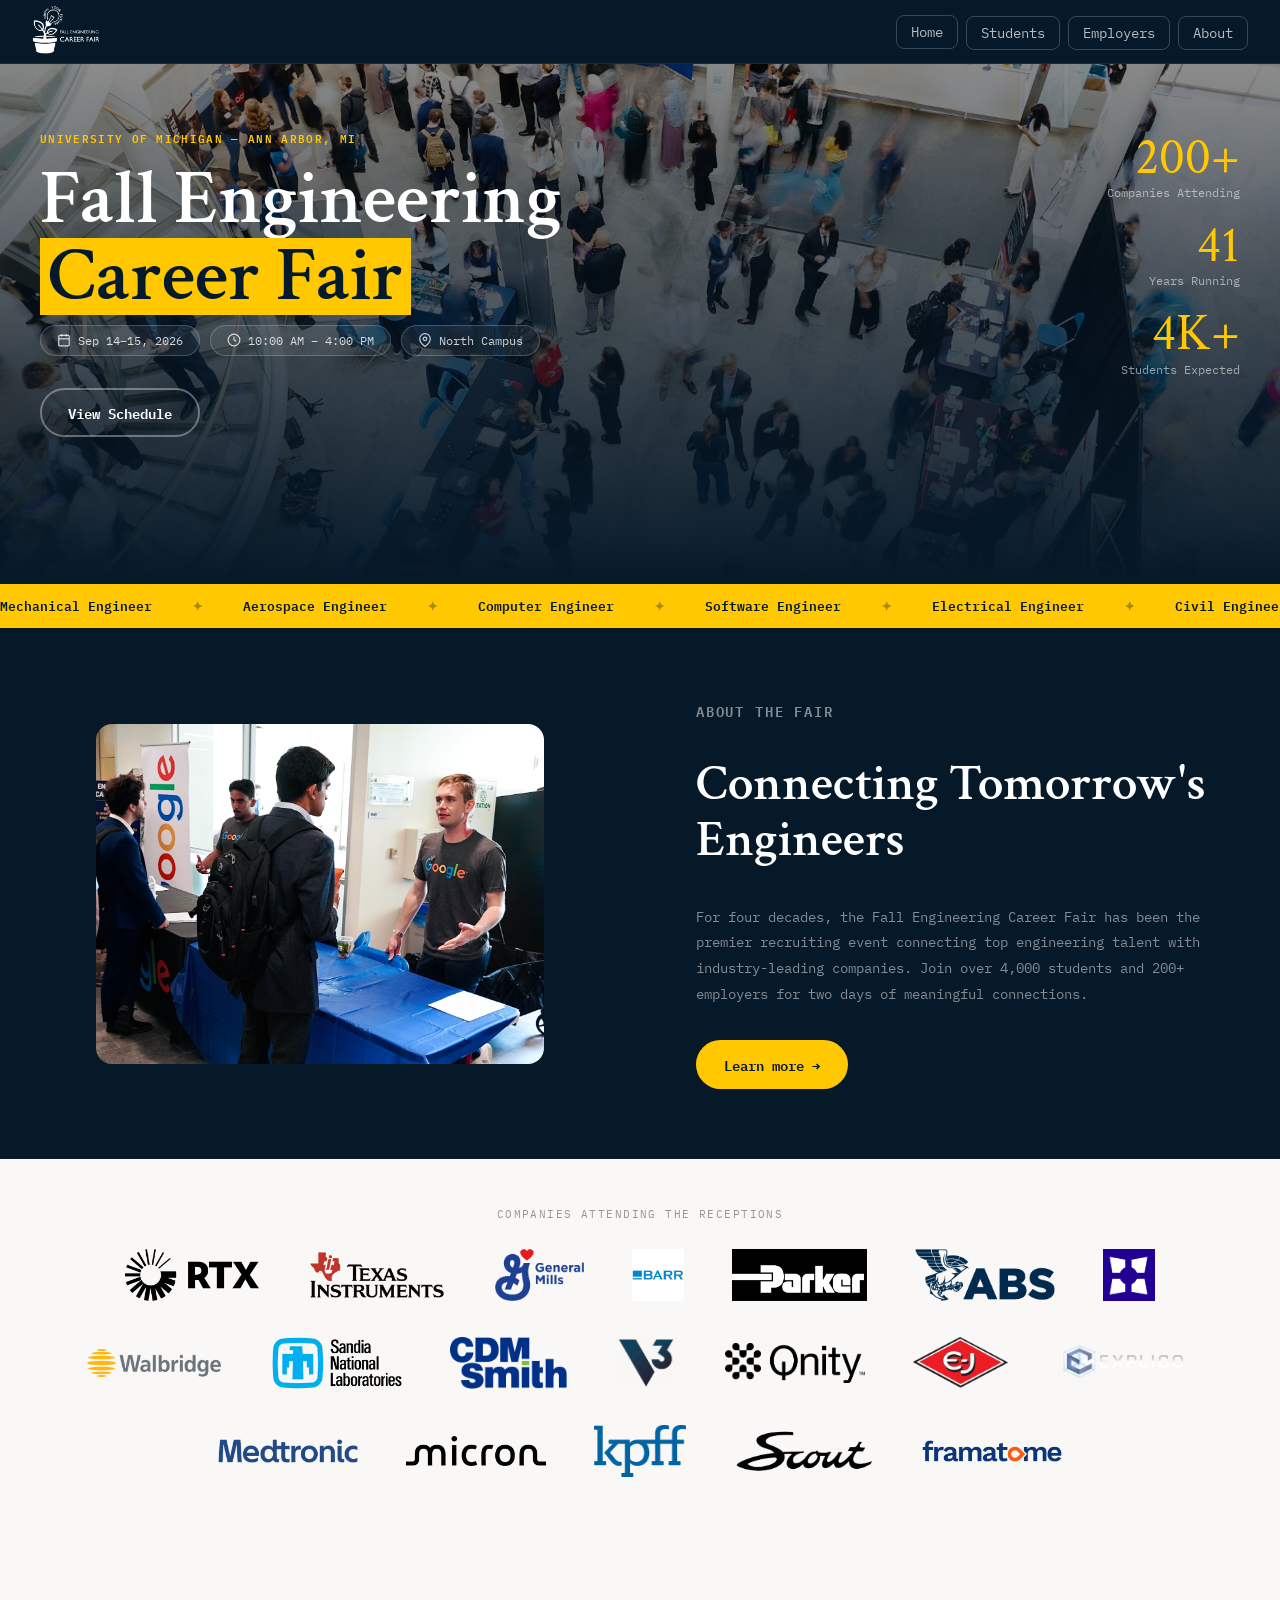
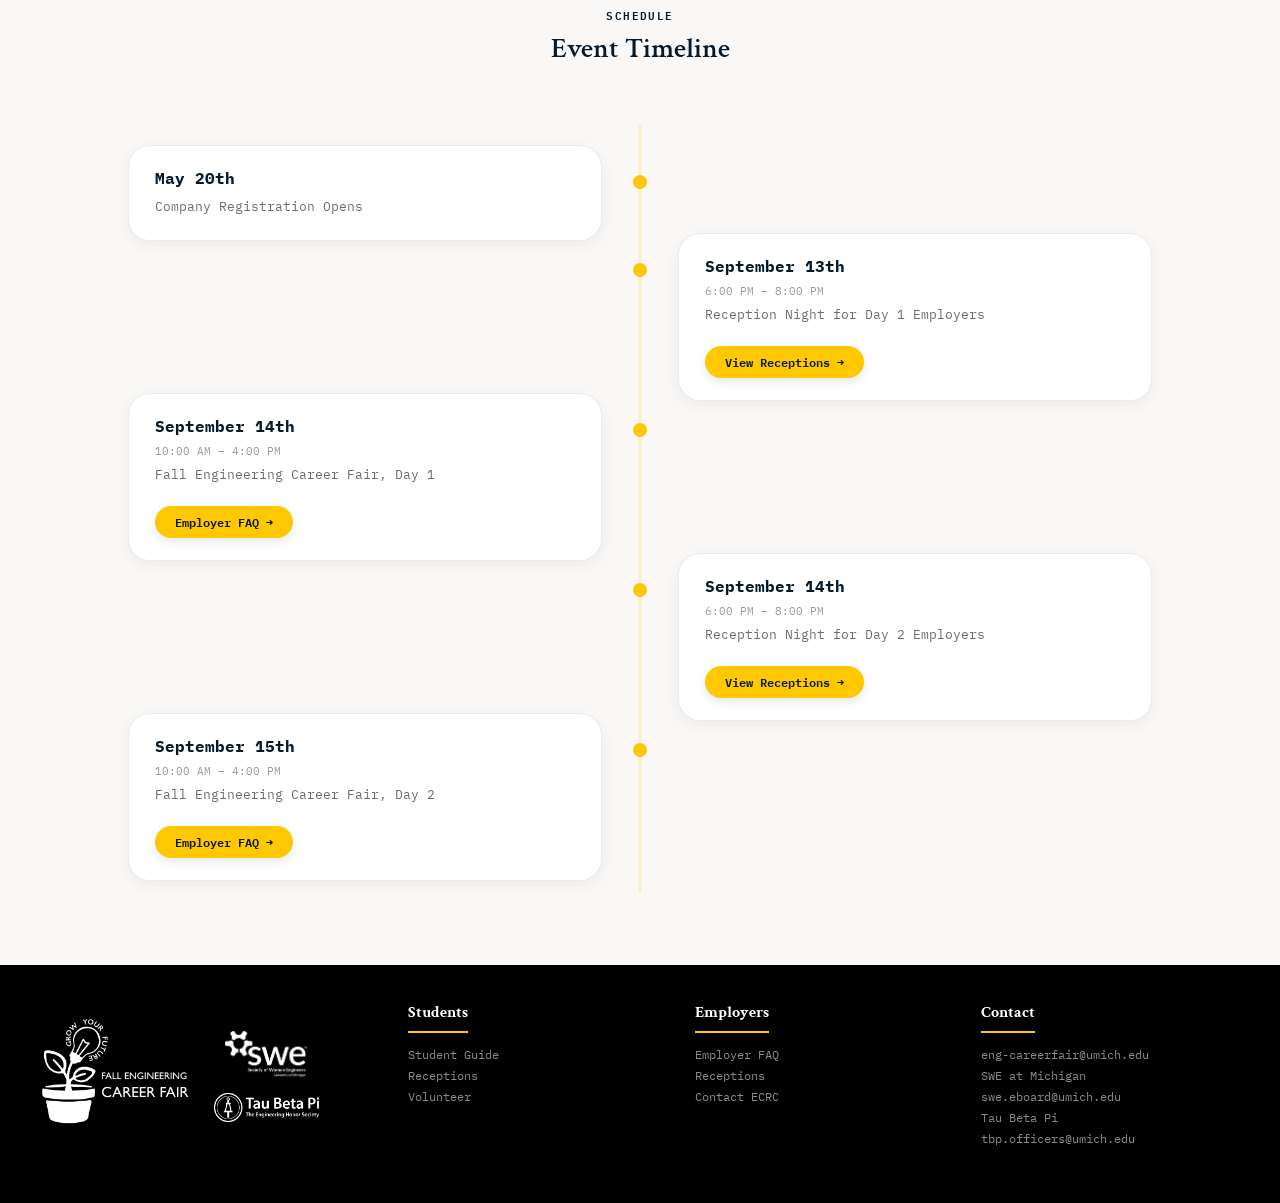
==== index.html @ def586ac "Initial commit" ====
<!DOCTYPE html>
<html lang="en">
<head>
    <meta charset="UTF-8">
    <meta name="viewport" content="width=device-width, initial-scale=1.0">
    <title>Fall Engineering Career Fair 2026</title>
    <link href="https://fonts.googleapis.com/css2?family=Crimson+Text:ital,wght@0,600;0,700;1,600&family=IBM+Plex+Mono:wght@400;600&display=swap" 
    rel="stylesheet">
    <link rel="stylesheet" href="css/homestyle.css">
    <link rel="icon" type="image/png" href="img/favicon.png?v=2">
</head>
<script src="js/main.js"></script>
<body>
<div class="page-shell">
<!-- NAV -->
<div id="nav-container"></div>

<!-- HERO -->
<section class="hero" aria-labelledby="hero-heading">
  <div class="hero-bg" aria-hidden="true"></div>
  <div class="hero-inner">
    <div>
      <p class="hero-eyebrow">UNIVERSITY OF MICHIGAN — ANN ARBOR, MI</p>
      <h1 class="hero-title" id="hero-heading">
        Fall Engineering<br>
        <span class="yellow-bg">Career Fair</span>
      </h1>
      <div class="hero-pills" role="list" aria-label="Event details">
        <span class="pill" role="listitem">
          <svg width="14" height="14" viewBox="0 0 24 24" fill="none" stroke="currentColor" stroke-width="2" aria-hidden="true"><rect x="3" y="4" width="18" height="18" rx="2"/><line x1="16" y1="2" x2="16" y2="6"/><line x1="8" y1="2" x2="8" y2="6"/><line x1="3" y1="10" x2="21" y2="10"/></svg>
          Sep 14–15, 2026
        </span>
        <span class="pill" role="listitem">
          <svg width="14" height="14" viewBox="0 0 24 24" fill="none" stroke="currentColor" stroke-width="2" aria-hidden="true"><circle cx="12" cy="12" r="10"/><polyline points="12 6 12 12 16 14"/></svg>
          10:00 AM – 4:00 PM
        </span>
        <span class="pill" role="listitem">
          <svg width="14" height="14" viewBox="0 0 24 24" fill="none" stroke="currentColor" stroke-width="2" aria-hidden="true"><path d="M21 10c0 7-9 13-9 13s-9-6-9-13a9 9 0 0 1 18 0z"/><circle cx="12" cy="10" r="3"/></svg>
          North Campus
        </span>
      </div>
      <div class="hero-btns">
        <a href="#timeline" class="btn-ghost">View Schedule</a>
      </div>
    </div>
    <div class="hero-stats" aria-label="Event statistics">
      <div>
        <div class="stat-num">200+</div>
        <div class="stat-label">Companies Attending</div>
      </div>
      <div>
        <div class="stat-num">41</div>
        <div class="stat-label">Years Running</div>
      </div>
      <div>
        <div class="stat-num">4K+</div>
        <div class="stat-label">Students Expected</div>
      </div>
    </div>
  </div>
</section>

<!-- TICKER -->
<div class="ticker" aria-hidden="true">
  <div class="ticker-track">
    <span>Mechanical Engineer</span><span class="dot">✦</span>
    <span>Aerospace Engineer</span><span class="dot">✦</span>
    <span>Computer Engineer</span><span class="dot">✦</span>
    <span>Software Engineer</span><span class="dot">✦</span>
    <span>Electrical Engineer</span><span class="dot">✦</span>
    <span>Civil Engineer</span><span class="dot">✦</span>
    <span>Data Scientist</span><span class="dot">✦</span>
    <span>Systems Engineer</span><span class="dot">✦</span>
    <span>Chemical Engineer</span><span class="dot">✦</span>
    <span>Product Manager</span><span class="dot">✦</span>
    <span>Biomedical Engineer</span><span class="dot">✦</span>
    <span>Robotics Engineer</span><span class="dot">✦</span>
    <span>Machine Learning Engineer</span><span class="dot">✦</span>
    <!-- Duplicate for seamless loop -->
    <span>Mechanical Engineer</span><span class="dot">✦</span>
    <span>Aerospace Engineer</span><span class="dot">✦</span>
    <span>Computer Engineer</span><span class="dot">✦</span>
    <span>Software Engineer</span><span class="dot">✦</span>
    <span>Electrical Engineer</span><span class="dot">✦</span>
    <span>Civil Engineer</span><span class="dot">✦</span>
    <span>Data Scientist</span><span class="dot">✦</span>
    <span>Systems Engineer</span><span class="dot">✦</span>
    <span>Chemical Engineer</span><span class="dot">✦</span>
    <span>Product Manager</span><span class="dot">✦</span>
    <span>Biomedical Engineer</span><span class="dot">✦</span>
    <span>Robotics Engineer</span><span class="dot">✦</span>
    <span>Machine Learning Engineer</span><span class="dot">✦</span>
  </div>
</div>

<!-- CONNECTING / ABOUT -->
<section class="connecting" aria-labelledby="connecting-heading">
<div class="connecting-img-container">
  <img src="img/google1.png" alt="Students and recruiters networking at the 2026 Career Fair" class="connecting-img">
</div>
  <div class="connecting-text">
    <p class="section-tag section-tag-light">ABOUT THE FAIR</p>
    <h2 class="section-title" id="connecting-heading">Connecting Tomorrow's Engineers</h2>
    <p>For four decades, the Fall Engineering Career Fair has been the premier recruiting event 
      connecting top engineering talent with industry-leading companies. Join over 4,000 students 
      and 200+ employers for two days of meaningful connections.</p>
    <a href="about-us.html" class="btn btn-yellow-lg">Learn more →</a>
  </div>
</section>

<!-- COMPANIES SHOWCASE -->
<section class="companies-showcase" aria-label="Companies attending the receptions">
  <p class="companies-showcase-label">Companies Attending the Receptions</p>
  <ul class="companies-logo-grid">
    <li><img src="img/logos/companies/rtx.png" alt="RTX" loading="lazy"></li>
    <li><img src="img/logos/companies/texas-instruments.png" alt="Texas Instruments" loading="lazy"></li>
    <li><img src="img/logos/companies/general-mills.png" alt="General Mills" loading="lazy"></li>
    <li><img src="img/logos/companies/barr-engineering.png" alt="Barr Engineering Co." loading="lazy"></li>
    <li><img src="img/logos/companies/parker-hannifin.png" alt="Parker Hannifin" loading="lazy"></li>
    <li><img src="img/logos/companies/american-bureau-of-shipping.png" alt="American Bureau of Shipping" loading="lazy"></li>
    <li><img src="img/logos/companies/bastion-trading.png" alt="Bastion Trading" loading="lazy"></li>
    <li><img src="img/logos/companies/walbridge.png" alt="Walbridge" loading="lazy"></li>
    <li><img src="img/logos/companies/sandia-national-laboratories.png" alt="Sandia National Laboratories" loading="lazy"></li>
    <li><img src="img/logos/companies/cdm-smith.png" alt="CDM Smith" loading="lazy"></li>
    <li><img src="img/logos/companies/v3-companies.png" alt="V3 Companies" loading="lazy"></li>
    <li><img src="img/logos/companies/qnity.png" alt="Qnity" loading="lazy"></li>
    <li><img src="img/logos/companies/e-j.png" alt="E-J" loading="lazy"></li>
    <li><img src="img/logos/companies/explico.png" alt="Explico Inc." loading="lazy"></li>
    <li><img src="img/logos/companies/medtronic.png" alt="Medtronic" loading="lazy"></li>
    <li><img src="img/logos/companies/micron.png" alt="Micron" loading="lazy"></li>
    <li><img src="img/logos/companies/kpff-consulting-engineers.png" alt="KPFF Consulting Engineers" loading="lazy"></li>
    <li><img src="img/logos/companies/scout-motors.png" alt="Scout Motors Inc." loading="lazy"></li>
    <li><img src="img/logos/companies/framatome.png" alt="Framatome" loading="lazy"></li>
  </ul>
</section>

<!-- TIMELINE -->
<section id="timeline" class="section timeline-section" aria-labelledby="timeline-heading">
  <p class="section-tag">SCHEDULE</p>
  <h2 class="section-title" id="timeline-heading">Event Timeline</h2>

  <div class="timeline">

    <div class="timeline-item left">
      <div class="timeline-content">
        <div class="tl-date">May 20th</div>
        <div class="tl-event">Company Registration Opens</div>
      </div>
    </div>

    <!-- removed
    <div class="timeline-item right">
      <div class="timeline-content">
        <div class="tl-date">August 1st</div>
        <div class="tl-event">Preliminary Company List Released</div>
      </div>
    </div>

    <div class="timeline-item left">
      <div class="timeline-content">
        <div class="tl-date">August 21st</div>
        <div class="tl-date-note">or when capacity is reached</div>
        <div class="tl-event">Company Registration Closes</div>
      </div>
    </div>

    <div class="timeline-item right">
      <div class="timeline-content">
        <div class="tl-date">August 25th</div>
        <div class="tl-event">Final Company List Published</div>
      </div>
    </div>
    -->

    <div class="timeline-item right">
      <div class="timeline-content">
        <div class="tl-date">September 13th</div>
        <div class="tl-date-note">6:00 PM – 8:00 PM</div>
        <div class="tl-event">Reception Night for Day 1 Employers</div>
        <a href="receptions.html" class="btn-yellow-timeline">
          View Receptions →
        </a>
      </div>
    </div>

    <div class="timeline-item left">
      <div class="timeline-content">
        <div class="tl-date">September 14th</div>
        <div class="tl-date-note">10:00 AM – 4:00 PM</div>
        <div class="tl-event">Fall Engineering Career Fair, Day 1</div>
        <a href="employer-faq.html" class="btn-yellow-timeline">
          Employer FAQ →
        </a>
      </div>
    </div>

    <div class="timeline-item right">
      <div class="timeline-content">
        <div class="tl-date">September 14th</div>
        <div class="tl-date-note">6:00 PM – 8:00 PM</div>
        <div class="tl-event">Reception Night for Day 2 Employers</div>
        <a href="receptions.html" class="btn-yellow-timeline">
          View Receptions →
        </a>
      </div>
    </div>

    <div class="timeline-item left">
      <div class="timeline-content">
        <div class="tl-date">September 15th</div>
        <div class="tl-date-note">10:00 AM – 4:00 PM</div>
        <div class="tl-event">Fall Engineering Career Fair, Day 2</div>
        <a href="employer-faq.html" class="btn-yellow-timeline">
          Employer FAQ →
        </a>
      </div>
    </div>

  </div>
</section>

<!-- FOOTER -->
<div id="footer-container"></div>
</div>
</body>
</html>
---- css/homestyle.css ----
/* styles.css */

*, *::before, *::after { 
    box-sizing: border-box; 
    margin: 0; 
    padding: 0; 
}

html { 
    font-size: 16px; 
}

body {
    font-family: 'IBM Plex Mono', monospace;
    background: #061929;
    color: #fff;
}

.page-shell {
    min-height: 100vh;
    display: flex;
    flex-direction: column;
}

.page-shell #footer-container {
    margin-top: auto;
}

a {
    text-decoration: none; 
    color: inherit; 
}

img { 
    display: block; 
    max-width: 100%; 
}

/* ── NAV ── */
.nav {
    position: sticky;
    top: 0;
    z-index: 100;
    background: #061929;
    border-bottom: 1px solid rgba(255,255,255,.08);
    height: 64px;
    display: flex;
    align-items: center;
    justify-content: space-between;
    padding: 0 32px;
    gap: 20px;
}

.nav-logo {
    flex-shrink: 0;
    display: flex;
    align-items: center;
}

.nav-logo img {
    height: 68px;
    width: auto;
    display: block;
}

.nav-search {
    flex: 1; 
    max-width: 480px;
    position: relative;
}
/* ── NAV DROPDOWN ── */
.nav-dropdown {
  position: relative;
}

.nav-dropdown-right .nav-dropdown-menu {
  left: 50%;
  transform: translateX(calc(-50% - 60px));
}

.nav-dropdown-right .nav-dropdown-menu::before {
  left: calc(50% + 60px);
}

.nav-links {
  display: flex;
  align-items: center;
  gap: 8px;
}

.nav-link {
  font-size: 14px;
  padding: 7px 14px;
  color: rgba(255,255,255,.7);
  cursor: pointer;
  border: 1px solid rgba(255,255,255,.2);
  border-radius: 8px;
  transition: border-color 0.2s ease, color 0.2s ease;
}

.nav-link:hover {
  color: #fff;
  border-color: rgba(255,255,255,.5);
}

.nav-search {
  flex: 1;
  max-width: 320px;
}

.nav-search .search-input {
  width: 100%;
}

.nav-dropdown-menu {
  display: none;
  position: absolute;
  top: 100%;
  left: 50%;
  transform: translateX(-50%);
  background: #fff;
  border-radius: 12px;
  padding: 8px 0;
  min-width: 260px;
  box-shadow: 0 8px 32px rgba(0, 0, 0, 0.18);
  z-index: 200;
  margin-top: 8px;
}

.nav-dropdown-menu::before {
  content: '';
  position: absolute;
  top: -6px;
  left: 50%;
  transform: translateX(-50%);
  border: 6px solid transparent;
  border-bottom-color: #fff;
  border-top: none;
}

.nav-dropdown-menu a {
  display: block;
  padding: 12px 28px;
  font-size: 14px;
  color: #04192A;
  font-family: 'IBM Plex Mono', monospace;
  transition: background 0.15s;
  text-align: center;
}

.nav-dropdown-menu a:hover {
  background: #FFF9E8;
  color: #04192A;
}

.nav-dropdown-menu a + a {
  border-top: 1px solid rgba(4, 25, 42, 0.06);
}

.nav-dropdown:hover .nav-dropdown-menu,
.nav-dropdown:focus-within .nav-dropdown-menu {
  display: block;
}

.nav-dropdown-trigger {
  cursor: pointer;
}

.nav-search svg {
    position: absolute; 
    left: 14px; 
    top: 50%; 
    transform: translateY(-50%);
    opacity: .5; 
    pointer-events: none;
}

.nav-search input {
    width: 100%;
    background: rgba(255,255,255,.08);
    border: 1px solid rgba(255,255,255,.18);
    border-radius: 30px;
    padding: 9px 18px 9px 44px;
    font-family: 'IBM Plex Mono', monospace;
    font-size: 13px; 
    color: rgba(255,255,255,.75);
    outline: none;
}

.nav-search input::placeholder { 
    color: rgba(255,255,255,.4); 
}

.nav-right { 
    display: flex; 
    align-items: center; 
    gap: 20px; 
    flex-shrink: 0; 
}

.nav-menu {
    font-size: 14px;
    padding: 10px 12px;
    color: rgba(255,255,255,.7); 
    cursor: pointer; 
}

/* ── BUTTONS ── */
.btn { 
    display: inline-flex; 
    align-items: center; 
    justify-content: center; 
    cursor: pointer; 
    font-family: 'IBM Plex Mono', monospace; 
    font-weight: 600; 
    border: none; 
}

.btn-yellow { 
    background: #FFC800; 
    color: #04192A; 
    border-radius: 30px; 
    padding: 10px 24px; 
    font-size: 13px; 
}

.btn-yellow-lg { 
    background: #FFC800; 
    color: #04192A; 
    border-radius: 30px; 
    padding: 13px 28px; 
    font-size: 14px; 
}

.btn-ghost { 
    background: transparent; 
    color: #fff; 
    border: 2px solid rgba(255,255,255,.35); 
    border-radius: 30px; 
    padding: 11px 26px; 
    font-size: 14px; 
    font-family: 'IBM Plex Mono', monospace; 
    font-weight: 600; 
    cursor: pointer; 
}

.btn-yellow-timeline {
  display: inline-flex;
  align-items: center;
  justify-content: center;
  margin-top: 20px;
  padding: 10px 20px;
  background: #FFC800;
  color: #04192A;
  border: none;
  border-radius: 30px;
  font-family: 'IBM Plex Mono', monospace;
  font-size: 12px;
  font-weight: 600;
  line-height: 1;
  text-decoration: none;
  cursor: pointer;
  box-shadow: 0 4px 10px rgba(4, 25, 42, 0.1);
  transition: transform 0.2s ease, box-shadow 0.2s ease;
}

.btn-yellow-timeline:hover {
  transform: translateY(-2px);
  box-shadow: 0 7px 14px rgba(4, 25, 42, 0.16);
}

/* ── SEARCH BAR ── */
.search-container {
    display: flex;
    align-items: center;
    position: relative;
    font-family: system-ui, -apple-system, sans-serif;
}

.search-input {
    width: 320px;
    padding: 10px 40px 10px 16px;
    font-size: 14px;
    border: 1px solid rgba(4, 25, 42, 0.15);
    border-radius: 20px;
    background-color: #ffffff;
    color: #04192A;
    transition: all 0.25s ease;
}

.search-input:focus {
    outline: none;
    border-color: #04192A;
    box-shadow: 0 0 0 3px rgba(4, 25, 42, 0.08);
}

.search-icon-btn {
    position: absolute;
    right: 12px;
    background: none;
    border: none;
    padding: 0;
    cursor: pointer;
    display: flex;
    align-items: center;
    justify-content: center;
}

.search-icon-btn svg {
    width: 18px;
    height: 18px;
    fill: none;
    stroke: #04192A;
    stroke-width: 2.5;
    stroke-linecap: round;
    stroke-linejoin: round;
}

/* ── HERO ── */
.hero {
    position: relative;
    background-image: url('../img/homepage_back2.JPG');
    background-size: cover; 
    background-position: center; 
    background-repeat: no-repeat; 
    padding: 64px 40px 0;
    overflow: hidden;
    min-height: 520px;
}
#nav-container {
  position: sticky;
  top: 0;
  z-index: 1000;
}

#nav-container .nav {
  position: relative;
  top: auto;
  z-index: 1000;
}

.hero-bg {
    position: absolute; 
    inset: 0;
    background: linear-gradient(180deg, rgba(0,0,0,.45) 0%, #061929 100%);
    pointer-events: none;
}

.hero-inner {
    position: relative; 
    z-index: 1;
    display: grid;
    grid-template-columns: 1fr auto;
    gap: 40px;
    align-items: start;
    max-width: 1200px;
    margin: 0 auto;
}

.hero-eyebrow {
    font-size: 11px; 
    font-weight: 600; 
    letter-spacing: .12em;
    color: #FFC800; 
    margin-bottom: 14px;
}

.hero-title {
    font-family: 'Crimson Text', serif;
    font-size: clamp(52px, 6vw, 90px);
    font-weight: 600; 
    line-height: 1;
    margin-bottom: 10px;
}

.hero-title .yellow-bg {
    display: inline-block; 
    background: #FFC800; 
    color: #04192A;
    padding: 0 8px;
}

.hero-hosted {
    font-family: 'Crimson Text', serif;
    font-size: 18px; 
    font-weight: 600;
    color: rgba(255,255,255,.75);
    margin-bottom: 28px;
}

.hero-pills {
    display: flex; 
    flex-wrap: wrap; 
    gap: 10px;
    margin-bottom: 32px;
}

.pill {
    display: inline-flex; 
    align-items: center; 
    gap: 7px;
    background: rgba(255,255,255,.07);
    border: 1px solid rgba(255,255,255,.2);
    border-radius: 30px;
    padding: 7px 16px;
    font-size: 12px; 
    color: rgba(255,255,255,.8);
}

.pill svg { 
    flex-shrink: 0; 
}

.hero-btns { 
    display: flex; 
    gap: 12px; 
    flex-wrap: wrap; 
}

.hero-stats {
    display: flex; 
    flex-direction: column; 
    gap: 20px;
    padding-top: 4px; 
    text-align: right;
    flex-shrink: 0;
}

/* ── TIMELINE ── */
.timeline-section {
    background: #FAF8F6;
}

.timeline-section p {
    text-align: center;
    width: 100%;
}

.timeline-section .section-title {
    font-size: 28px;
    text-align: center;
    width: 100%;
    color: #04192A;
}

.tl-wrap {
    display: grid;
    grid-template-columns: 1fr 40px 1fr;
    gap: 0;
    position: relative;
}

.tl-line {
    grid-column: 2;
    grid-row: 1 / -1;
    display: flex;
    flex-direction: column;
    align-items: center;
    padding-top: 24px;
}

.tl-line-inner {
    width: 3px;
    flex: 1;
    background: linear-gradient(to bottom, #FFC800 0%, rgba(255,200,0,.2) 100%);
    border-radius: 2px;
}

.tl-col {
    display: flex;
    flex-direction: column;
    gap: 20px;
    padding-bottom: 20px;
}

.tl-col-left {
    grid-column: 1;
    align-items: flex-end;
    padding-right: 28px;
}

.tl-col-right {
    grid-column: 3;
    align-items: flex-start;
    padding-left: 28px;
}

.tl-item {
    background: #fff;
    border: 1px solid rgba(0,0,0,.1);
    border-radius: 16px;
    padding: 18px 24px;
    box-shadow: 0 4px 12px rgba(0,0,0,.06);
    width: 100%;
    position: relative;
}

.tl-item.featured {
    border-color: #FFC800;
    border-width: 2px;
}

.tl-dot {
    width: 14px;
    height: 14px;
    background: #FFC800;
    border-radius: 50%;
    margin-top: 30px;
    flex-shrink: 0;
    position: relative;
    z-index: 1;
}

.stat-num {
    font-family: 'Crimson Text', serif;
    font-size: clamp(44px, 4vw, 64px);
    color: #FFC800; 
    line-height: 1;
}

.stat-label { 
    font-size: 12px; 
    color: rgba(255,255,255,.55); 
    margin-top: 2px; 
}

/* ── TICKER ── */
.ticker {
    background: #FFC800;
    padding: 11px 0;
    overflow: hidden; 
    white-space: nowrap;
}

.ticker-track {
    display: inline-flex; 
    gap: 40px;
    animation: tick 50s linear infinite;
}

.ticker-track img {
    height: auto;
    max-height: 20px;   
    max-width: 130px;   
    object-fit: contain; 
    display: block;
    flex-shrink: 0;
    filter: grayscale(0) opacity(1);
    transition: filter 0.2s ease, opacity 0.2s ease;
}

.ticker-track span { 
    font-size: 13px; 
    font-weight: 600; 
    color: #061929; 
}

.ticker-track .dot { 
    opacity: .35; 
}

@keyframes tick {
    0% { transform: translateX(0); }
    100% { transform: translateX(-50%); }
}

@media (prefers-reduced-motion: reduce) {
    .ticker-track {
        animation: none;
    }
}

/* ── SECTION HELPERS ── */
.section { 
    padding: 72px 40px; 
}

.section-tag {
    font-size: 11px; 
    font-weight: 600; 
    letter-spacing: .13em;
    color: rgba(0,0,0,.4); 
    margin-bottom: 10px;
}

.section-tag-light { 
    color: rgba(255,255,255,.4); 
}

.section-title {
    font-family: 'Crimson Text', serif;
    font-size: clamp(36px, 4vw, 56px);
    font-weight: 600; 
    line-height: 1.1;
    margin-bottom: 36px;
}


/* ── CONNECTING / ABOUT ── */
.connecting {
    background: #061929;
    display: grid;
    grid-template-columns: 1fr 1fr;
    gap: 0;
}

.connecting-img-container {
    background: #061929;
    min-height: 400px;
    padding: 12px 40px;
    display: flex;
    align-items: center;
}

.connecting-img {
    width: 80%;
    max-height: 340px;
    object-fit: cover;
    border-radius: 16px;
    display: block;
    margin: 0 auto;
}

.connecting-text { 
    padding: 70px 56px; 
}

.connecting-text-company { 
    padding-top: 0px; 
    padding-bottom: 10px; 
    color: rgba(0,0,0,.4); 
    font-size: 13px;
    margin-bottom: 25px;
}

.connecting-text .section-title { 
    color: #fff; 
}

.connecting-text p { 
    font-size: 14px; 
    line-height: 1.85; 
    color: #848C93; 
    margin-bottom: 32px; 
}

/* ── RESOURCES ── */
.resources {
    background: #FCF7F3;
    padding: 60px 20px;
}

.resources .section-tag {
    text-align: center;
    width: 100%;
    color: rgba(4, 25, 42, 0.6);
    font-weight: 700;
    letter-spacing: 0.05em;
    margin-bottom: 4px;
}

.res-icon {
    width: 48px;
    height: 48px;
    background: #F0EBE3;
    border-radius: 10px;
    display: flex;
    align-items: center;
    justify-content: center;
}

.res-icon img {
    width: 40px;
    height: 40px;
    border-radius: 10px;
}

.res-icon svg {
    width: 24px;
    height: 24px;
    stroke: #04192A;
    fill: none;
    stroke-width: 1.6;
}

.company-card h3 {
    font-size: 15px;
    font-weight: 600;
    color: #04192A;
    line-height: 1.4;
}

.company-card p {
    font-size: 13px;
    color: rgba(0,0,0,.5);
    line-height: 1.75;
}

/* ── COMPANY GRID & CARDS ── */
.company-grid {
    display: grid;
    grid-template-columns: 1fr;
    gap: 20px;
    max-width: 1200px;
    margin: 0 auto 24px;
    text-align: left;
}

.company-card {
    background: #fff;
    border: 1px solid rgba(0,0,0,.1);
    border-radius: 20px;
    padding: 28px 28px 32px;
    display: flex;
    flex-direction: column;
    gap: 12px;
    box-shadow: 0 4px 12px rgba(0,0,0,.04);
    transition: transform 0.2s ease, box-shadow 0.2s ease;
}

.company-card:hover {
    transform: translateY(-4px);
    box-shadow: 0 12px 20px rgba(4, 25, 42, 0.05);
}

/* ── COMPANIES SHOWCASE ── */
.companies-showcase {
    background: #FAF8F6;
    padding: 48px 40px 56px;
    text-align: center;
}

.companies-showcase-label {
    font-size: 11px;
    letter-spacing: 0.13em;
    color: rgba(0, 0, 0, 0.4);
    text-transform: uppercase;
    margin-bottom: 28px;
}

.companies-logo-grid {
    list-style: none;
    margin: 0 auto;
    padding: 0;
    max-width: 1120px;
    display: flex;
    flex-wrap: wrap;
    align-items: center;
    justify-content: center;
    gap: 36px 48px;
}

.companies-logo-grid img {
    max-height: 52px;
    max-width: 140px;
    object-fit: contain;
}

/* ── TIMELINE ── */

.timeline-section {
  background: #FAF8F6;
}

.timeline-section .section-title,
.timeline-section .section-tag {
  text-align: center;
  width: 100%;
  color: #04192A;
}

.timeline {
  position: relative;
  max-width: 1100px;
  margin: 60px auto 0;
  padding: 20px 0;
}

.timeline::before {
  content: "";
  position: absolute;
  width: 3px;
  background: rgba(255, 200, 0, 0.2);
  top: 0;
  bottom: 0;
  left: 50%;
  transform: translateX(-50%);
}

.timeline-item {
  position: relative;
  width: 50%;
  padding: 0 38px;
  margin-bottom: -8px;
}

.timeline-item.left {
  left: 0;
}

.timeline-item.right {
  left: 50%;
}

.timeline-item::before {
  content: "";
  position: absolute;
  top: 30px;
  width: 14px;
  height: 14px;
  background: #FFC800;
  border-radius: 50%;
  z-index: 2;
}

.timeline-item.left::before {
  right: -7px;
}

.timeline-item.right::before {
  left: -7px;
}

.timeline-content {
  background: #fff;
  border-radius: 22px;
  padding: 22px 26px;
  border: 1px solid rgba(0,0,0,.08);
  box-shadow: 0 4px 16px rgba(0,0,0,.05);
  transition: 0.25s ease;
}

.timeline-item.current .timeline-content {
  border: 2px solid #FFC800;
  background: #FFF9E8;
}

.timeline-item.upcoming .timeline-content {
  border: 2px solid rgba(255,200,0,.35);
  background: #FFFDF7;
}

/* glowing active connector */
.timeline-item.current::after,
.timeline-item.upcoming::after {
  content: "";
  position: absolute;
  top: 36px;
  height: 3px;
  background: #FFC800;
  z-index: 1;
}
/* left cards */
.timeline-item.left.current::after,
.timeline-item.left.upcoming::after {
  right: 0;
  width: 38px;
}
/* right cards */
.timeline-item.right.current::after,
.timeline-item.right.upcoming::after {
  left: 0;
  width: 38px;
}

.tl-date {
  font-size: 16px;
  font-weight: 700;
  color: #04192A;
  margin-bottom: 8px;
}

.tl-date-note {
  font-size: 11px;
  color: rgba(0,0,0,.4);
  margin-bottom: 6px;
}

.tl-event {
  font-size: 13px;
  line-height: 1.7;
  color: rgba(0,0,0,.58);
}

@media (max-width: 900px) {

  .timeline::before {
    left: 24px;
  }

  .timeline-item {
    width: 100%;
    left: 0 !important;
    padding-left: 70px;
    padding-right: 20px;
    margin-bottom: 18px;
  }

  .timeline-item::before {
    left: 17px !important;
  }

}

/* ── ATTENDEES ── */
.attendees {
    text-align: center;
    width: 100%;
    background: #FAF8F6;
    color: #04192A;
    padding: 72px 40px;
}

.attendees .section-title {
    font-size: 28px;
    text-align: center;
    width: 100%;
    color: #04192A;
}

.attendees .section-tag {
    color: rgba(4, 25, 42, 0.5);
}

.companies-header p {
    color: rgba(4, 25, 42, 0.7);
    max-width: 650px;
    margin: 0 auto 20px;
    font-size: 14px;
    line-height: 1.85;
}

/* company search controls row */
.attendees .nav-right {
    justify-content: center;
    margin-bottom: 40px;
}

/* filter select wrappers */
#time-filter-wrap {
    max-width: 180px;
    flex: 1;
    position: relative;
}

#job-type-filter-wrap {
    max-width: 200px;
    flex: 1;
    position: relative;
}

/* filter selects */
#time-filter,
#job-type-filter {
    width: 100%;
    background: rgba(4, 25, 42, 0.05);
    border: 1px solid rgba(4, 25, 42, 0.15);
    border-radius: 30px;
    padding: 10px 18px;
    font-family: 'IBM Plex Mono', monospace;
    font-size: 13px;
    color: #04192A;
    outline: none;
    cursor: pointer;
    appearance: none;
}

#time-filter option,
#job-type-filter option {
    background: #ffffff;
    color: #04192A;
}

#time-filter option:first-child,
#job-type-filter option:first-child {
    background: #FAF8F6;
}

/* company count label */
#company-count {
    text-align: center;
    margin-bottom: 32px;
    text-transform: uppercase;
    letter-spacing: 0.05em;
    font-size: 12px;
    color: rgba(4, 25, 42, 0.6);
    font-weight: 600;
}

/* load more button wrapper */
#sticky-btn-wrapper {
    position: static;
    z-index: 100;
    padding: 12px 0;
    transition: all 0.3s ease;
}

#sticky-btn-wrapper.is-sticky {
    position: fixed;
    bottom: 28px;
    left: 50%;
    transform: translateX(-50%);
    z-index: 500;
    padding: 0;
}

#sticky-btn-wrapper.is-sticky #load-more-btn {
    box-shadow: 0 6px 24px rgba(0, 0, 0, 0.35);
}

/* load more button — light-bg variant of .btn-ghost */
#load-more-btn {
    color: #04192A;
    background: #FAF8F6;
    border: 2px solid rgba(4, 25, 42, 0.35);
    min-width: 200px;
    box-shadow: none;
    transition: all 0.2s ease;
}

.attendees-logos {
    background: #fff;
    border: 1px solid rgba(0,0,0,.08);
    border-radius: 16px;
    min-height: 160px;
    display: flex;
    align-items: center;
    justify-content: center;
    color: rgba(0,0,0,.2);
    font-size: 13px;
    letter-spacing: .05em;
}

.thankyou {
    text-align: center;
    padding: 32px 40px;
    background: transparent;
    font-size: 15px;
    font-weight: 600;
    color: rgba(4, 25, 42, 0.5);
}

/* ── FOOTER ── */
footer {
    background: #000;
    padding: 36px 40px 24px;
    color: #fff;
}

.footer-grid {
    display: grid;
    grid-template-columns: 340px 1fr 1fr 1fr;
    gap: 28px;
    margin-bottom: 28px;
}

.footer-logo-group {
    display: flex;
    align-items: center;
    gap: 24px;
}

.footer-main-logo {
    display: flex;
    align-items: center;
    flex-shrink: 0;
}

.footer-main-logo img {
    width: 150px;
    height: auto;
}

.footer-partner-stack {
    display: flex;
    flex-direction: column;
    justify-content: center;
    gap: 14px;
}

.footer-partner-logo {
    display: flex;
    align-items: center;
}

.footer-partner-logo img {
    width: 105px;
    height: auto;
    max-height: 48px;
    object-fit: contain;
}

.footer-partner-logo:hover {
    opacity: 0.8;
}

@media (max-width: 600px) {
    .footer-logo-group {
        gap: 16px;
    }

    .footer-main-logo img {
        width: 125px;
    }

    .footer-partner-logo img {
        width: 88px;
    }
}

/* .footer-brand-logo {
    width: 54px;
    height: 54px;
    background: #FFC800;
    border-radius: 6px;
    display: flex;
    align-items: center;
    justify-content: center;
    font-size: 11px;
    font-weight: 600;
    color: #061929;
    line-height: 1.3;
    text-align: center;
    margin-bottom: 16px;
}

.footer-brand .nav-logo img {
    height: 100px;
}

.footer-brand p {
    font-size: 12px;
    line-height: 1.75;
    color: rgba(255,255,255,.4);
    margin-bottom: 16px;
}

.footer-contact a {
    display: block;
    font-size: 12px;
    color: rgba(255,255,255,.5);
    margin-bottom: 5px;
}
.footer-contact img {
    margin-top: 20px;
}

@media (max-width: 600px) {
    .footer-contact {
        display: flex;
        flex-direction: row;
        align-items: center;
        gap: 24px;
    }
    .footer-contact img {
        margin-top: 8px;
    }
}


.footer-contact a:hover {
    color: #FFC800;
} */

.footer-col-head {
    font-family: 'Crimson Text', serif;
    font-size: 16px;
    font-weight: 700;
    color: #fff;
    margin-bottom: 14px;
    padding-bottom: 8px;
    border-bottom: 2px solid #FFC800;
    display: inline-block;
}
html {
  scroll-behavior: smooth;
}

.footer-links {
    display: flex;
    flex-direction: column;
    gap: 6px;
}

.footer-links a {
    font-size: 12px;
    color: rgba(255,255,255,.55);
}

.footer-links a:hover {
    color: rgba(255,255,255,.9);
}

.footer-bottom {
    border-top: 1px solid rgba(255,255,255,.08);
    padding-top: 16px;
    display: flex;
    justify-content: space-between;
    align-items: center;
    flex-wrap: wrap;
    gap: 8px;
    font-size: 11px;
    color: rgba(255,255,255,.3);
}

/* ── RESPONSIVE ── */
@media (min-width: 768px) {
    .company-grid {
        grid-template-columns: repeat(3, 1fr);
    }
}

@media (max-width: 900px) {
    .nav { padding: 0 20px; }
    .nav .nav-search { display: none; }
    .hero { padding: 48px 20px 0; }
    .hero-inner { grid-template-columns: 1fr; }
    .hero-stats {
        flex-direction: row;
        flex-wrap: wrap;
        justify-content: flex-start;
        text-align: left;
    }
    .connecting { grid-template-columns: 1fr; }
    .connecting-img-container { min-height: unset; position: static; padding: 20px 20px 0; }
    .connecting-img { position: static; height: auto; max-height: 360px; width: 100%; object-fit: cover; border-radius: 16px; }
    .connecting-text { padding: 28px 24px 40px; }
    .section { padding: 48px 20px; }
    .company-grid { grid-template-columns: 1fr; }
    .tl-wrap { grid-template-columns: 1fr; }
    .tl-col-left, .tl-col-right {
        grid-column: 1;
        padding: 0;
        align-items: flex-start;
    }
    .tl-line { display: none; }
    .footer-grid { grid-template-columns: 1fr 1fr; gap: 16px; }
    .footer-grid > div:first-child { grid-column: 1 / -1; }
    footer { padding: 24px 20px 16px; }
}

@media (max-width: 768px) {
    /* Collapse nav search bar only — not the company search */
    .nav .search-input {
        width: 0;
        padding: 0;
        border-color: transparent;
        background: transparent;
        pointer-events: none;
    }

    .nav .search-container {
        justify-content: center;
        width: 40px;
        height: 40px;
    }

    .nav .search-icon-btn {
        position: static;
        padding: 10px;
        border-radius: 50%;
        transition: background-color 0.2s ease;
    }

    .nav .search-icon-btn:hover {
        background-color: rgba(4, 25, 42, 0.05);
    }

    /* Attendees search + filter: stack vertically, full width */
    .attendees .nav-right {
        flex-direction: column;
        align-items: stretch;
        gap: 12px;
        padding: 0 4px;
    }

    .attendees .search-container {
        width: 100%;
    }

    .attendees .search-input {
        width: 100%;
    }

    #time-filter-wrap,
    #job-type-filter-wrap {
        max-width: 100%;
    }
}

@media (max-width: 600px) {
    .hero-title { font-size: 44px; }
    .footer-grid { grid-template-columns: 1fr 1fr; gap: 12px; }
    .footer-grid > div:first-child { grid-column: 1 / -1; }
    .footer-grid > div:last-child { grid-column: 1 / -1; }
    .footer-brand .nav-logo img { height: 64px; }
}

/* ── NAV SEARCH RESULTS DROPDOWN ── */
.nav-search {
  position: relative;
}

.nav-search-results {
  display: none;
  position: absolute;
  top: calc(100% + 8px);
  left: 0;
  right: 0;
  min-width: 300px;
  background: #fff;
  border-radius: 12px;
  box-shadow: 0 8px 32px rgba(0, 0, 0, 0.18);
  z-index: 400;
  overflow: hidden;
}

.nav-search-results.is-visible {
  display: block;
}

.nav-search-result {
  display: block;
  padding: 11px 16px;
  text-decoration: none;
  color: #04192A;
  border-bottom: 1px solid rgba(4, 25, 42, 0.06);
  transition: background 0.15s;
}

.nav-search-result:last-child {
  border-bottom: none;
}

.nav-search-result:hover {
  background: #FFF9E8;
}

.nav-search-result-title {
  font-size: 13px;
  font-weight: 600;
  color: #04192A;
  margin-bottom: 2px;
  font-family: 'IBM Plex Mono', monospace;
}

.nav-search-result-desc {
  font-size: 11px;
  color: rgba(4, 25, 42, 0.5);
  font-family: 'IBM Plex Mono', monospace;
}

.nav-search-no-results {
  padding: 14px 16px;
  font-size: 13px;
  color: rgba(4, 25, 42, 0.45);
  font-family: 'IBM Plex Mono', monospace;
}

/* ── HAMBURGER / MOBILE NAV ── */
.nav-hamburger {
    display: none;
    flex-direction: column;
    justify-content: center;
    gap: 5px;
    background: none;
    border: none;
    cursor: pointer;
    padding: 8px;
    flex-shrink: 0;
}

.nav-hamburger span {
    display: block;
    width: 22px;
    height: 2px;
    background: rgba(255,255,255,.85);
    border-radius: 2px;
    transition: transform 0.25s ease, opacity 0.25s ease;
}

.nav-mobile-cta {
    display: none;
}

/* Hamburger → X when open */
.nav.is-open .nav-hamburger span:nth-child(1) {
    transform: translateY(7px) rotate(45deg);
}
.nav.is-open .nav-hamburger span:nth-child(2) {
    opacity: 0;
    transform: scaleX(0);
}
.nav.is-open .nav-hamburger span:nth-child(3) {
    transform: translateY(-7px) rotate(-45deg);
}

@media (max-width: 768px) {
    .nav-hamburger {
        display: flex;
    }

    .nav .nav-search {
        display: none;
    }

    .nav > .nav-right {
        display: none;
    }

    /* Mobile nav panel — hidden by default, shown when .is-open */
    .nav-links {
        display: none;
        position: absolute;
        top: 64px;
        left: 0;
        right: 0;
        flex-direction: column;
        align-items: stretch;
        background: #061929;
        border-bottom: 1px solid rgba(255,255,255,.1);
        padding: 8px 0 20px;
        z-index: 99;
        gap: 0;
    }

    .nav.is-open .nav-links {
        display: flex;
    }

    .nav-links .nav-link {
        padding: 16px 24px;
        font-size: 17px;
        color: #FFC800;
        font-weight: 600;
        border-bottom: none;
    }

    /* One clean divider between each top-level section */
    .nav.is-open .nav-links > * + * {
        border-top: 1px solid rgba(255,255,255,.1);
    }

    /* Chevron indicator on dropdown triggers */
    .nav-links .nav-dropdown-trigger {
        display: flex;
        justify-content: space-between;
        align-items: center;
    }

    .nav-links .nav-dropdown-trigger::after {
        content: '';
        display: inline-block;
        width: 8px;
        height: 8px;
        border-right: 2px solid #FFC800;
        border-bottom: 2px solid #FFC800;
        transform: rotate(45deg);
        transition: transform 0.25s ease;
        flex-shrink: 0;
        margin-right: 4px;
    }

    .nav-dropdown.is-open .nav-dropdown-trigger::after {
        transform: rotate(-135deg);
    }

    /* Sub-menus hidden by default — shown only when .is-open on parent */
    .nav.is-open .nav-dropdown-menu {
        display: none;
    }

    .nav.is-open .nav-dropdown.is-open .nav-dropdown-menu {
        display: block;
        position: static;
        transform: none;
        box-shadow: none;
        border-radius: 0;
        background: rgba(255,255,255,.03);
        min-width: unset;
        padding: 6px 0 10px;
        margin-top: 0;
    }

    .nav.is-open .nav-dropdown-menu::before {
        display: none;
    }

    .nav.is-open .nav-dropdown.is-open .nav-dropdown-menu a {
        color: #fff;
        font-weight: 400;
        text-align: left;
        padding: 11px 40px;
        font-size: 15px;
        border-bottom: none;
    }

    .nav.is-open .nav-dropdown.is-open .nav-dropdown-menu a:hover {
        background: rgba(255,255,255,.06);
        color: rgba(255,255,255,.75);
    }

    /* Mobile Register button */
    .nav-mobile-cta {
        display: block;
        padding: 16px 24px 4px;
        border-top: 1px solid rgba(255,255,255,.08);
        margin-top: 8px;
    }
}
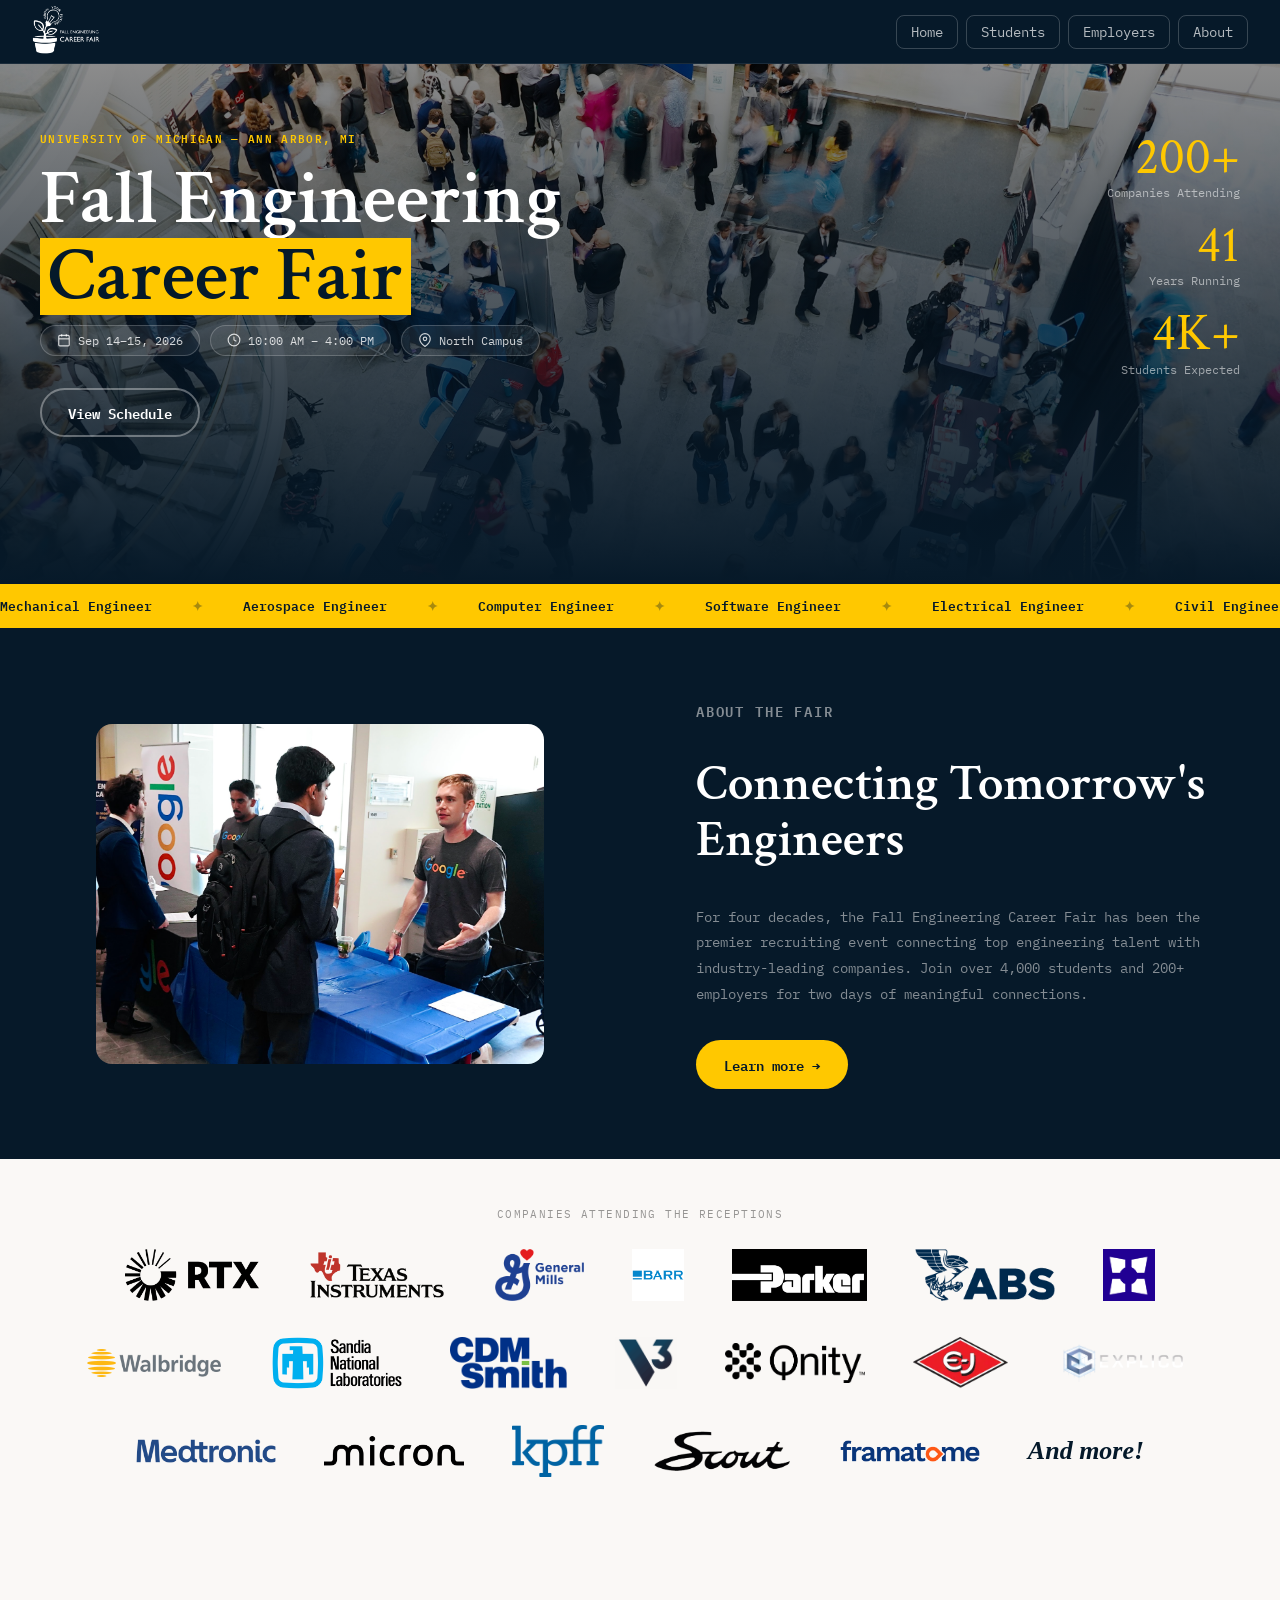
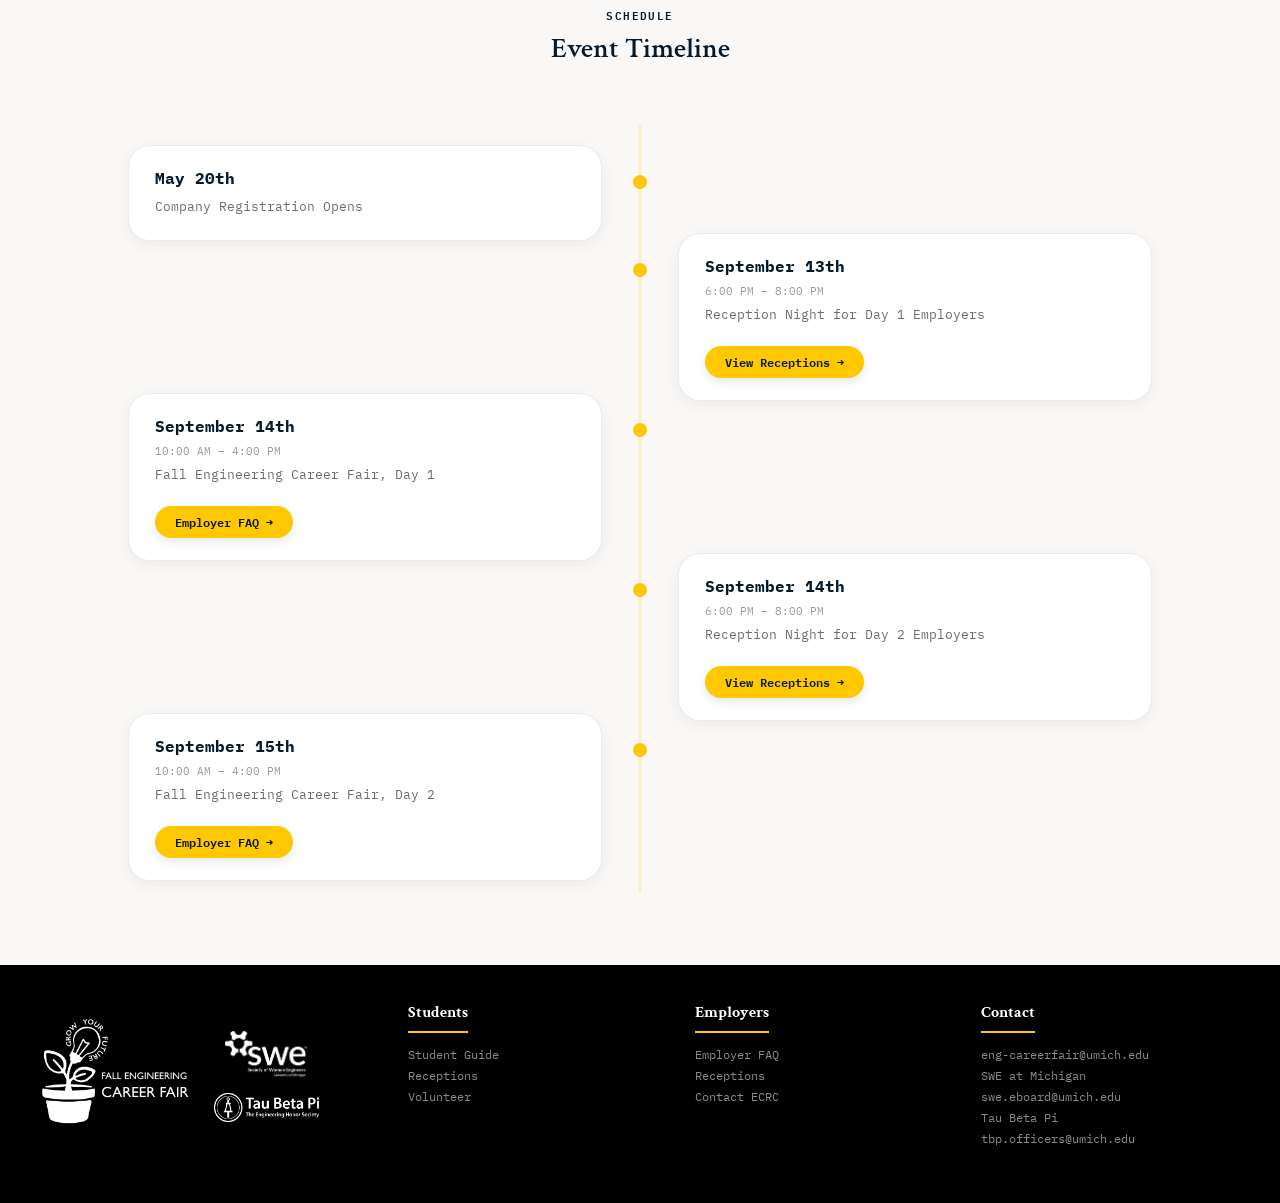
==== commit ae8bf61f: "Replace most JS with plain HTML/CSS" ====
--- a/index.html
+++ b/index.html
@@ -13,7 +13,50 @@
 <body>
 <div class="page-shell">
 <!-- NAV -->
-<div id="nav-container"></div>
+<nav class="nav" role="navigation" aria-label="Main navigation">
+
+  <input type="checkbox" id="nav-toggle" class="nav-toggle">
+
+  <a href="index.html" class="nav-logo">
+    <img src="img/cf26-logo-white-h.png" alt="Fall Engineering Career Fair 2026 Logo">
+  </a>
+
+  <div class="nav-links">
+    <a href="index.html" class="nav-link">Home</a>
+
+    <details class="nav-dropdown">
+      <summary class="nav-link nav-dropdown-trigger">Students</summary>
+      <div class="nav-dropdown-menu">
+        <a href="student-guide.html">Student Guide</a>
+        <a href="receptions-students.html">Receptions</a>
+        <a href="volunteer.html">Volunteer</a>
+      </div>
+    </details>
+
+    <details class="nav-dropdown">
+      <summary class="nav-link nav-dropdown-trigger">Employers</summary>
+      <div class="nav-dropdown-menu">
+        <a href="employer-faq.html">Employer FAQ</a>
+        <a href="receptions.html">Receptions</a>
+      </div>
+    </details>
+
+    <details class="nav-dropdown nav-dropdown-right">
+      <summary class="nav-link nav-dropdown-trigger">About</summary>
+      <div class="nav-dropdown-menu">
+        <a href="about-us.html">About Us</a>
+        <a href="student-leadership.html">Student Leadership</a>
+      </div>
+    </details>
+  </div>
+
+  <label for="nav-toggle" class="nav-hamburger" aria-label="Toggle navigation menu">
+    <span></span>
+    <span></span>
+    <span></span>
+  </label>
+
+</nav>
 
 <!-- HERO -->
 <section class="hero" aria-labelledby="hero-heading">
@@ -131,6 +174,7 @@
     <li><img src="img/logos/companies/kpff-consulting-engineers.png" alt="KPFF Consulting Engineers" loading="lazy"></li>
     <li><img src="img/logos/companies/scout-motors.png" alt="Scout Motors Inc." loading="lazy"></li>
     <li><img src="img/logos/companies/framatome.png" alt="Framatome" loading="lazy"></li>
+    <li class="companies-more">And more!</li>
   </ul>
 </section>
 
@@ -220,7 +264,94 @@
 </section>
 
 <!-- FOOTER -->
-<div id="footer-container"></div>
+<footer role="contentinfo">
+
+  <div class="footer-grid">
+    <!-- BRAND -->
+    <div class="footer-brand">
+      <div class="footer-logo-group">
+
+        <a href="index.html" class="footer-main-logo" aria-label="Fall Engineering Career Fair Home">
+          <img
+            src="img/cf26-logo-white-h.png"
+            alt="Fall Engineering Career Fair 2026 Logo"
+          >
+        </a>
+
+        <div class="footer-partner-stack">
+          <a href="https://www.sweumich.org/" target="_blank" rel="noopener" class="footer-partner-logo">
+            <img
+              src="logos/swe_white_trans.png"
+              alt="SWE at Michigan"
+            >
+          </a>
+
+          <a href="https://tbp.engin.umich.edu/" target="_blank" rel="noopener" class="footer-partner-logo">
+            <img
+              src="logos/tbp_white_trans.png"
+              alt="Tau Beta Pi"
+            >
+          </a>
+        </div>
+
+      </div>
+    </div>
+
+    <!-- STUDENTS -->
+    <div>
+      <div class="footer-col-head">Students</div>
+
+      <nav class="footer-links">
+        <a href="student-guide.html">Student Guide</a>
+        <a href="receptions-students.html">Receptions</a>
+        <a href="volunteer.html">Volunteer</a>
+      </nav>
+    </div>
+
+    <!-- EMPLOYERS -->
+    <div>
+      <div class="footer-col-head">Employers</div>
+
+      <nav class="footer-links">
+        <a href="employer-faq.html">Employer FAQ</a>
+        <a href="receptions.html">Receptions</a>
+        <a href="mailto:eng-careerfair@umich.edu">
+          Contact ECRC
+        </a>
+      </nav>
+    </div>
+
+    <!-- CONTACT -->
+    <div>
+      <div class="footer-col-head">Contact</div>
+
+      <nav class="footer-links">
+        <a href="mailto:eng-careerfair@umich.edu">
+          eng-careerfair@umich.edu
+        </a>
+
+        <a href="https://www.sweumich.org/" target="_blank" rel="noopener">
+          SWE at Michigan
+        </a>
+
+        <a href="mailto:swe.eboard@umich.edu">
+          swe.eboard@umich.edu
+        </a>
+
+        <a href="https://tbp.engin.umich.edu/" target="_blank" rel="noopener">
+          Tau Beta Pi
+        </a>
+
+        <a href="mailto:tbp.officers@umich.edu">
+          tbp.officers@umich.edu
+        </a>
+      </nav>
+    </div>
+
+  </div>
+
+
+</footer>
 </div>
 </body>
 </html>
--- a/css/homestyle.css
+++ b/css/homestyle.css
@@ -22,7 +22,7 @@
     flex-direction: column;
 }
 
-.page-shell #footer-container {
+.page-shell footer {
     margin-top: auto;
 }
 
@@ -63,14 +63,22 @@
     display: block;
 }
 
-.nav-search {
-    flex: 1; 
-    max-width: 480px;
-    position: relative;
-}
+/* Hides the checkbox that drives the mobile menu (see .nav-hamburger below) */
+.nav-toggle {
+    display: none;
+}
+
 /* ── NAV DROPDOWN ── */
 .nav-dropdown {
   position: relative;
+}
+
+.nav-dropdown-trigger {
+  list-style: none;
+}
+
+.nav-dropdown-trigger::-webkit-details-marker {
+  display: none;
 }
 
 .nav-dropdown-right .nav-dropdown-menu {
@@ -101,15 +109,6 @@
 .nav-link:hover {
   color: #fff;
   border-color: rgba(255,255,255,.5);
-}
-
-.nav-search {
-  flex: 1;
-  max-width: 320px;
-}
-
-.nav-search .search-input {
-  width: 100%;
 }
 
 .nav-dropdown-menu {
@@ -164,45 +163,6 @@
 
 .nav-dropdown-trigger {
   cursor: pointer;
-}
-
-.nav-search svg {
-    position: absolute; 
-    left: 14px; 
-    top: 50%; 
-    transform: translateY(-50%);
-    opacity: .5; 
-    pointer-events: none;
-}
-
-.nav-search input {
-    width: 100%;
-    background: rgba(255,255,255,.08);
-    border: 1px solid rgba(255,255,255,.18);
-    border-radius: 30px;
-    padding: 9px 18px 9px 44px;
-    font-family: 'IBM Plex Mono', monospace;
-    font-size: 13px; 
-    color: rgba(255,255,255,.75);
-    outline: none;
-}
-
-.nav-search input::placeholder { 
-    color: rgba(255,255,255,.4); 
-}
-
-.nav-right { 
-    display: flex; 
-    align-items: center; 
-    gap: 20px; 
-    flex-shrink: 0; 
-}
-
-.nav-menu {
-    font-size: 14px;
-    padding: 10px 12px;
-    color: rgba(255,255,255,.7); 
-    cursor: pointer; 
 }
 
 /* ── BUTTONS ── */
@@ -327,18 +287,6 @@
     overflow: hidden;
     min-height: 520px;
 }
-#nav-container {
-  position: sticky;
-  top: 0;
-  z-index: 1000;
-}
-
-#nav-container .nav {
-  position: relative;
-  top: auto;
-  z-index: 1000;
-}
-
 .hero-bg {
     position: absolute; 
     inset: 0;
@@ -644,85 +592,6 @@
     margin-bottom: 32px; 
 }
 
-/* ── RESOURCES ── */
-.resources {
-    background: #FCF7F3;
-    padding: 60px 20px;
-}
-
-.resources .section-tag {
-    text-align: center;
-    width: 100%;
-    color: rgba(4, 25, 42, 0.6);
-    font-weight: 700;
-    letter-spacing: 0.05em;
-    margin-bottom: 4px;
-}
-
-.res-icon {
-    width: 48px;
-    height: 48px;
-    background: #F0EBE3;
-    border-radius: 10px;
-    display: flex;
-    align-items: center;
-    justify-content: center;
-}
-
-.res-icon img {
-    width: 40px;
-    height: 40px;
-    border-radius: 10px;
-}
-
-.res-icon svg {
-    width: 24px;
-    height: 24px;
-    stroke: #04192A;
-    fill: none;
-    stroke-width: 1.6;
-}
-
-.company-card h3 {
-    font-size: 15px;
-    font-weight: 600;
-    color: #04192A;
-    line-height: 1.4;
-}
-
-.company-card p {
-    font-size: 13px;
-    color: rgba(0,0,0,.5);
-    line-height: 1.75;
-}
-
-/* ── COMPANY GRID & CARDS ── */
-.company-grid {
-    display: grid;
-    grid-template-columns: 1fr;
-    gap: 20px;
-    max-width: 1200px;
-    margin: 0 auto 24px;
-    text-align: left;
-}
-
-.company-card {
-    background: #fff;
-    border: 1px solid rgba(0,0,0,.1);
-    border-radius: 20px;
-    padding: 28px 28px 32px;
-    display: flex;
-    flex-direction: column;
-    gap: 12px;
-    box-shadow: 0 4px 12px rgba(0,0,0,.04);
-    transition: transform 0.2s ease, box-shadow 0.2s ease;
-}
-
-.company-card:hover {
-    transform: translateY(-4px);
-    box-shadow: 0 12px 20px rgba(4, 25, 42, 0.05);
-}
-
 /* ── COMPANIES SHOWCASE ── */
 .companies-showcase {
     background: #FAF8F6;
@@ -754,6 +623,14 @@
     max-height: 52px;
     max-width: 140px;
     object-fit: contain;
+}
+
+.companies-more {
+    font-family: 'Crimson Text', serif;
+    font-style: italic;
+    font-weight: 700;
+    font-size: 26px;
+    color: #04192A;
 }
 
 /* ── TIMELINE ── */
@@ -902,143 +779,6 @@
 
 }
 
-/* ── ATTENDEES ── */
-.attendees {
-    text-align: center;
-    width: 100%;
-    background: #FAF8F6;
-    color: #04192A;
-    padding: 72px 40px;
-}
-
-.attendees .section-title {
-    font-size: 28px;
-    text-align: center;
-    width: 100%;
-    color: #04192A;
-}
-
-.attendees .section-tag {
-    color: rgba(4, 25, 42, 0.5);
-}
-
-.companies-header p {
-    color: rgba(4, 25, 42, 0.7);
-    max-width: 650px;
-    margin: 0 auto 20px;
-    font-size: 14px;
-    line-height: 1.85;
-}
-
-/* company search controls row */
-.attendees .nav-right {
-    justify-content: center;
-    margin-bottom: 40px;
-}
-
-/* filter select wrappers */
-#time-filter-wrap {
-    max-width: 180px;
-    flex: 1;
-    position: relative;
-}
-
-#job-type-filter-wrap {
-    max-width: 200px;
-    flex: 1;
-    position: relative;
-}
-
-/* filter selects */
-#time-filter,
-#job-type-filter {
-    width: 100%;
-    background: rgba(4, 25, 42, 0.05);
-    border: 1px solid rgba(4, 25, 42, 0.15);
-    border-radius: 30px;
-    padding: 10px 18px;
-    font-family: 'IBM Plex Mono', monospace;
-    font-size: 13px;
-    color: #04192A;
-    outline: none;
-    cursor: pointer;
-    appearance: none;
-}
-
-#time-filter option,
-#job-type-filter option {
-    background: #ffffff;
-    color: #04192A;
-}
-
-#time-filter option:first-child,
-#job-type-filter option:first-child {
-    background: #FAF8F6;
-}
-
-/* company count label */
-#company-count {
-    text-align: center;
-    margin-bottom: 32px;
-    text-transform: uppercase;
-    letter-spacing: 0.05em;
-    font-size: 12px;
-    color: rgba(4, 25, 42, 0.6);
-    font-weight: 600;
-}
-
-/* load more button wrapper */
-#sticky-btn-wrapper {
-    position: static;
-    z-index: 100;
-    padding: 12px 0;
-    transition: all 0.3s ease;
-}
-
-#sticky-btn-wrapper.is-sticky {
-    position: fixed;
-    bottom: 28px;
-    left: 50%;
-    transform: translateX(-50%);
-    z-index: 500;
-    padding: 0;
-}
-
-#sticky-btn-wrapper.is-sticky #load-more-btn {
-    box-shadow: 0 6px 24px rgba(0, 0, 0, 0.35);
-}
-
-/* load more button — light-bg variant of .btn-ghost */
-#load-more-btn {
-    color: #04192A;
-    background: #FAF8F6;
-    border: 2px solid rgba(4, 25, 42, 0.35);
-    min-width: 200px;
-    box-shadow: none;
-    transition: all 0.2s ease;
-}
-
-.attendees-logos {
-    background: #fff;
-    border: 1px solid rgba(0,0,0,.08);
-    border-radius: 16px;
-    min-height: 160px;
-    display: flex;
-    align-items: center;
-    justify-content: center;
-    color: rgba(0,0,0,.2);
-    font-size: 13px;
-    letter-spacing: .05em;
-}
-
-.thankyou {
-    text-align: center;
-    padding: 32px 40px;
-    background: transparent;
-    font-size: 15px;
-    font-weight: 600;
-    color: rgba(4, 25, 42, 0.5);
-}
 
 /* ── FOOTER ── */
 footer {
@@ -1204,15 +944,8 @@
 }
 
 /* ── RESPONSIVE ── */
-@media (min-width: 768px) {
-    .company-grid {
-        grid-template-columns: repeat(3, 1fr);
-    }
-}
-
 @media (max-width: 900px) {
     .nav { padding: 0 20px; }
-    .nav .nav-search { display: none; }
     .hero { padding: 48px 20px 0; }
     .hero-inner { grid-template-columns: 1fr; }
     .hero-stats {
@@ -1226,7 +959,6 @@
     .connecting-img { position: static; height: auto; max-height: 360px; width: 100%; object-fit: cover; border-radius: 16px; }
     .connecting-text { padding: 28px 24px 40px; }
     .section { padding: 48px 20px; }
-    .company-grid { grid-template-columns: 1fr; }
     .tl-wrap { grid-template-columns: 1fr; }
     .tl-col-left, .tl-col-right {
         grid-column: 1;
@@ -1237,55 +969,6 @@
     .footer-grid { grid-template-columns: 1fr 1fr; gap: 16px; }
     .footer-grid > div:first-child { grid-column: 1 / -1; }
     footer { padding: 24px 20px 16px; }
-}
-
-@media (max-width: 768px) {
-    /* Collapse nav search bar only — not the company search */
-    .nav .search-input {
-        width: 0;
-        padding: 0;
-        border-color: transparent;
-        background: transparent;
-        pointer-events: none;
-    }
-
-    .nav .search-container {
-        justify-content: center;
-        width: 40px;
-        height: 40px;
-    }
-
-    .nav .search-icon-btn {
-        position: static;
-        padding: 10px;
-        border-radius: 50%;
-        transition: background-color 0.2s ease;
-    }
-
-    .nav .search-icon-btn:hover {
-        background-color: rgba(4, 25, 42, 0.05);
-    }
-
-    /* Attendees search + filter: stack vertically, full width */
-    .attendees .nav-right {
-        flex-direction: column;
-        align-items: stretch;
-        gap: 12px;
-        padding: 0 4px;
-    }
-
-    .attendees .search-container {
-        width: 100%;
-    }
-
-    .attendees .search-input {
-        width: 100%;
-    }
-
-    #time-filter-wrap,
-    #job-type-filter-wrap {
-        max-width: 100%;
-    }
 }
 
 @media (max-width: 600px) {
@@ -1296,75 +979,14 @@
     .footer-brand .nav-logo img { height: 64px; }
 }
 
-/* ── NAV SEARCH RESULTS DROPDOWN ── */
-.nav-search {
-  position: relative;
-}
-
-.nav-search-results {
-  display: none;
-  position: absolute;
-  top: calc(100% + 8px);
-  left: 0;
-  right: 0;
-  min-width: 300px;
-  background: #fff;
-  border-radius: 12px;
-  box-shadow: 0 8px 32px rgba(0, 0, 0, 0.18);
-  z-index: 400;
-  overflow: hidden;
-}
-
-.nav-search-results.is-visible {
-  display: block;
-}
-
-.nav-search-result {
-  display: block;
-  padding: 11px 16px;
-  text-decoration: none;
-  color: #04192A;
-  border-bottom: 1px solid rgba(4, 25, 42, 0.06);
-  transition: background 0.15s;
-}
-
-.nav-search-result:last-child {
-  border-bottom: none;
-}
-
-.nav-search-result:hover {
-  background: #FFF9E8;
-}
-
-.nav-search-result-title {
-  font-size: 13px;
-  font-weight: 600;
-  color: #04192A;
-  margin-bottom: 2px;
-  font-family: 'IBM Plex Mono', monospace;
-}
-
-.nav-search-result-desc {
-  font-size: 11px;
-  color: rgba(4, 25, 42, 0.5);
-  font-family: 'IBM Plex Mono', monospace;
-}
-
-.nav-search-no-results {
-  padding: 14px 16px;
-  font-size: 13px;
-  color: rgba(4, 25, 42, 0.45);
-  font-family: 'IBM Plex Mono', monospace;
-}
-
-/* ── HAMBURGER / MOBILE NAV ── */
+/* ── HAMBURGER / MOBILE NAV ──
+   Driven entirely by the hidden #nav-toggle checkbox (see nav.html) and the
+   native <details>/<summary> open state on each .nav-dropdown — no JS. */
 .nav-hamburger {
     display: none;
     flex-direction: column;
     justify-content: center;
     gap: 5px;
-    background: none;
-    border: none;
     cursor: pointer;
     padding: 8px;
     flex-shrink: 0;
@@ -1379,19 +1001,15 @@
     transition: transform 0.25s ease, opacity 0.25s ease;
 }
 
-.nav-mobile-cta {
-    display: none;
-}
-
-/* Hamburger → X when open */
-.nav.is-open .nav-hamburger span:nth-child(1) {
+/* Hamburger → X when the menu is open */
+.nav-toggle:checked ~ .nav-hamburger span:nth-child(1) {
     transform: translateY(7px) rotate(45deg);
 }
-.nav.is-open .nav-hamburger span:nth-child(2) {
+.nav-toggle:checked ~ .nav-hamburger span:nth-child(2) {
     opacity: 0;
     transform: scaleX(0);
 }
-.nav.is-open .nav-hamburger span:nth-child(3) {
+.nav-toggle:checked ~ .nav-hamburger span:nth-child(3) {
     transform: translateY(-7px) rotate(-45deg);
 }
 
@@ -1400,15 +1018,7 @@
         display: flex;
     }
 
-    .nav .nav-search {
-        display: none;
-    }
-
-    .nav > .nav-right {
-        display: none;
-    }
-
-    /* Mobile nav panel — hidden by default, shown when .is-open */
+    /* Mobile nav panel — hidden by default, shown when the checkbox is checked */
     .nav-links {
         display: none;
         position: absolute;
@@ -1424,7 +1034,7 @@
         gap: 0;
     }
 
-    .nav.is-open .nav-links {
+    .nav-toggle:checked ~ .nav-links {
         display: flex;
     }
 
@@ -1437,7 +1047,7 @@
     }
 
     /* One clean divider between each top-level section */
-    .nav.is-open .nav-links > * + * {
+    .nav-toggle:checked ~ .nav-links > * + * {
         border-top: 1px solid rgba(255,255,255,.1);
     }
 
@@ -1461,16 +1071,13 @@
         margin-right: 4px;
     }
 
-    .nav-dropdown.is-open .nav-dropdown-trigger::after {
+    .nav-dropdown[open] .nav-dropdown-trigger::after {
         transform: rotate(-135deg);
     }
 
-    /* Sub-menus hidden by default — shown only when .is-open on parent */
-    .nav.is-open .nav-dropdown-menu {
-        display: none;
-    }
-
-    .nav.is-open .nav-dropdown.is-open .nav-dropdown-menu {
+    /* Sub-menu — <details> shows/hides it natively; these rules just restyle
+       it for the mobile layout (inline, not a floating dropdown) */
+    .nav-dropdown[open] .nav-dropdown-menu {
         display: block;
         position: static;
         transform: none;
@@ -1482,11 +1089,11 @@
         margin-top: 0;
     }
 
-    .nav.is-open .nav-dropdown-menu::before {
+    .nav-dropdown[open] .nav-dropdown-menu::before {
         display: none;
     }
 
-    .nav.is-open .nav-dropdown.is-open .nav-dropdown-menu a {
+    .nav-dropdown[open] .nav-dropdown-menu a {
         color: #fff;
         font-weight: 400;
         text-align: left;
@@ -1495,16 +1102,8 @@
         border-bottom: none;
     }
 
-    .nav.is-open .nav-dropdown.is-open .nav-dropdown-menu a:hover {
+    .nav-dropdown[open] .nav-dropdown-menu a:hover {
         background: rgba(255,255,255,.06);
         color: rgba(255,255,255,.75);
     }
-
-    /* Mobile Register button */
-    .nav-mobile-cta {
-        display: block;
-        padding: 16px 24px 4px;
-        border-top: 1px solid rgba(255,255,255,.08);
-        margin-top: 8px;
-    }
 }
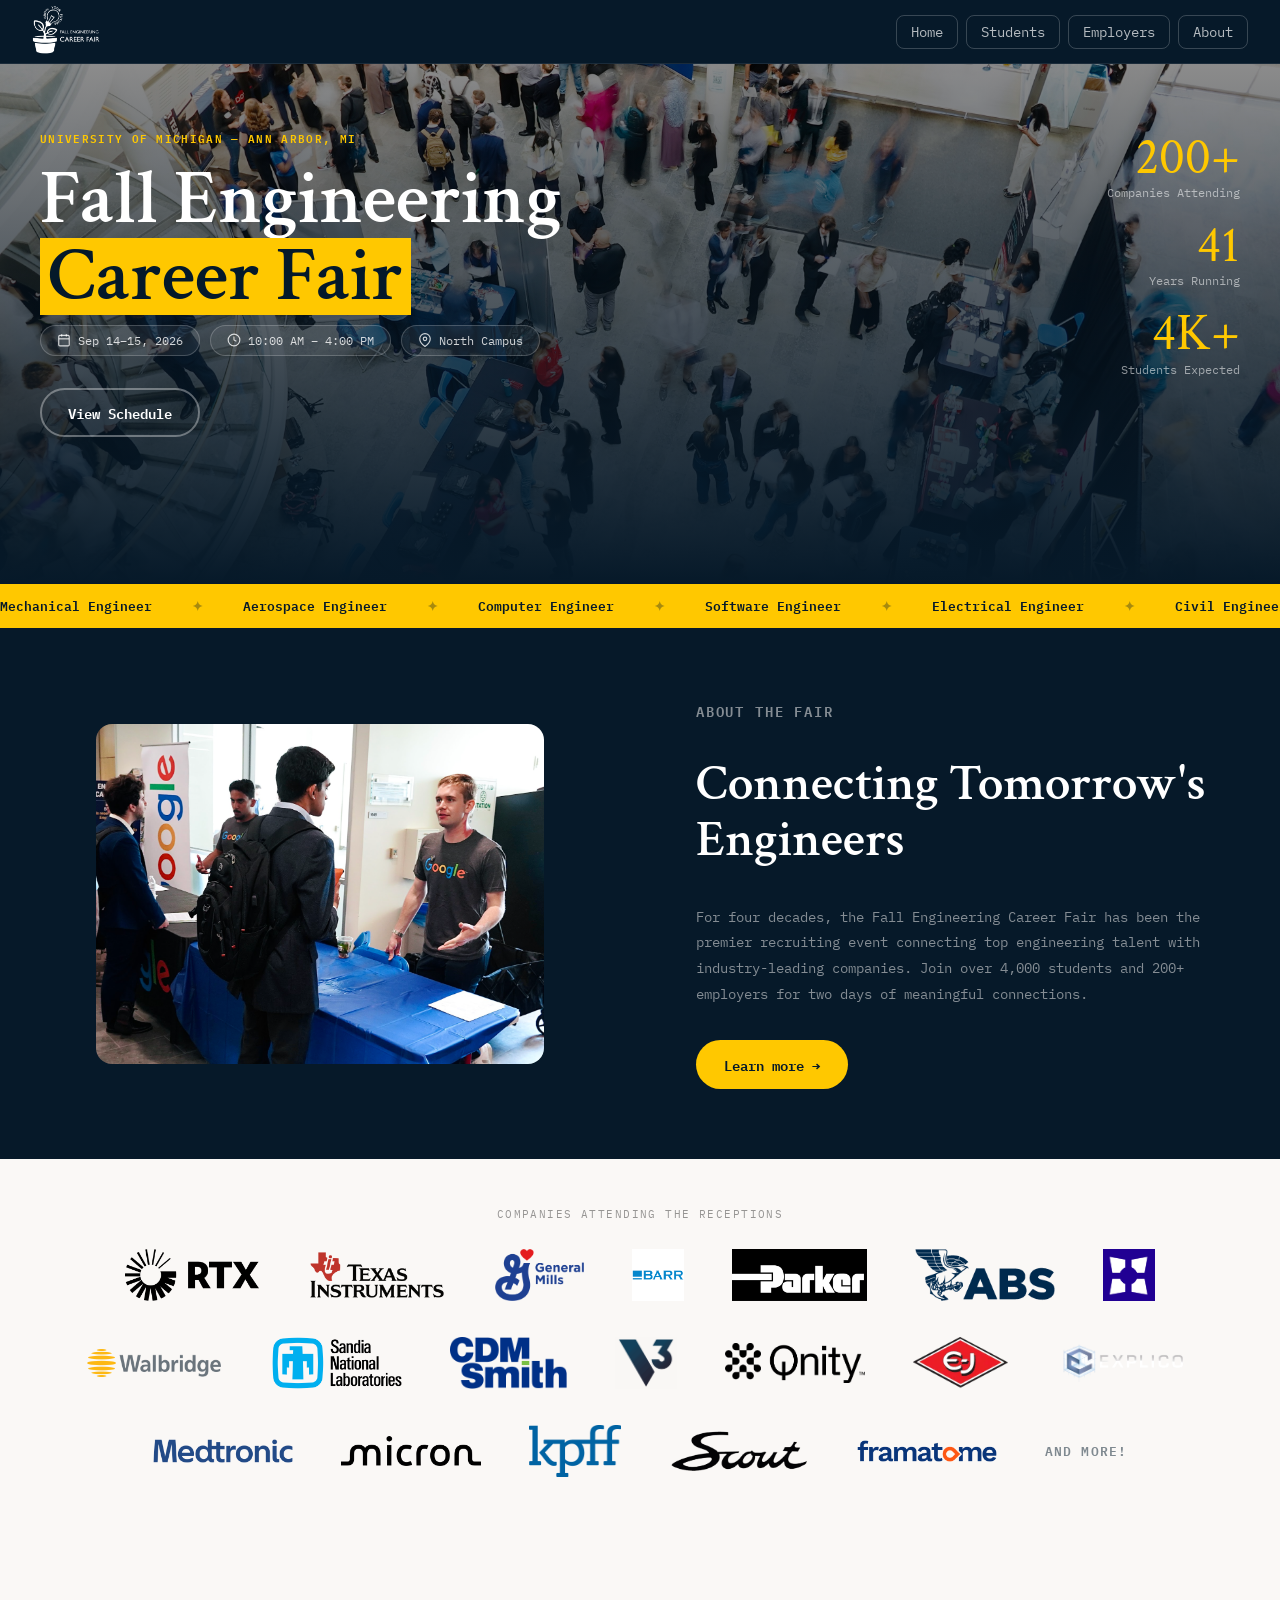
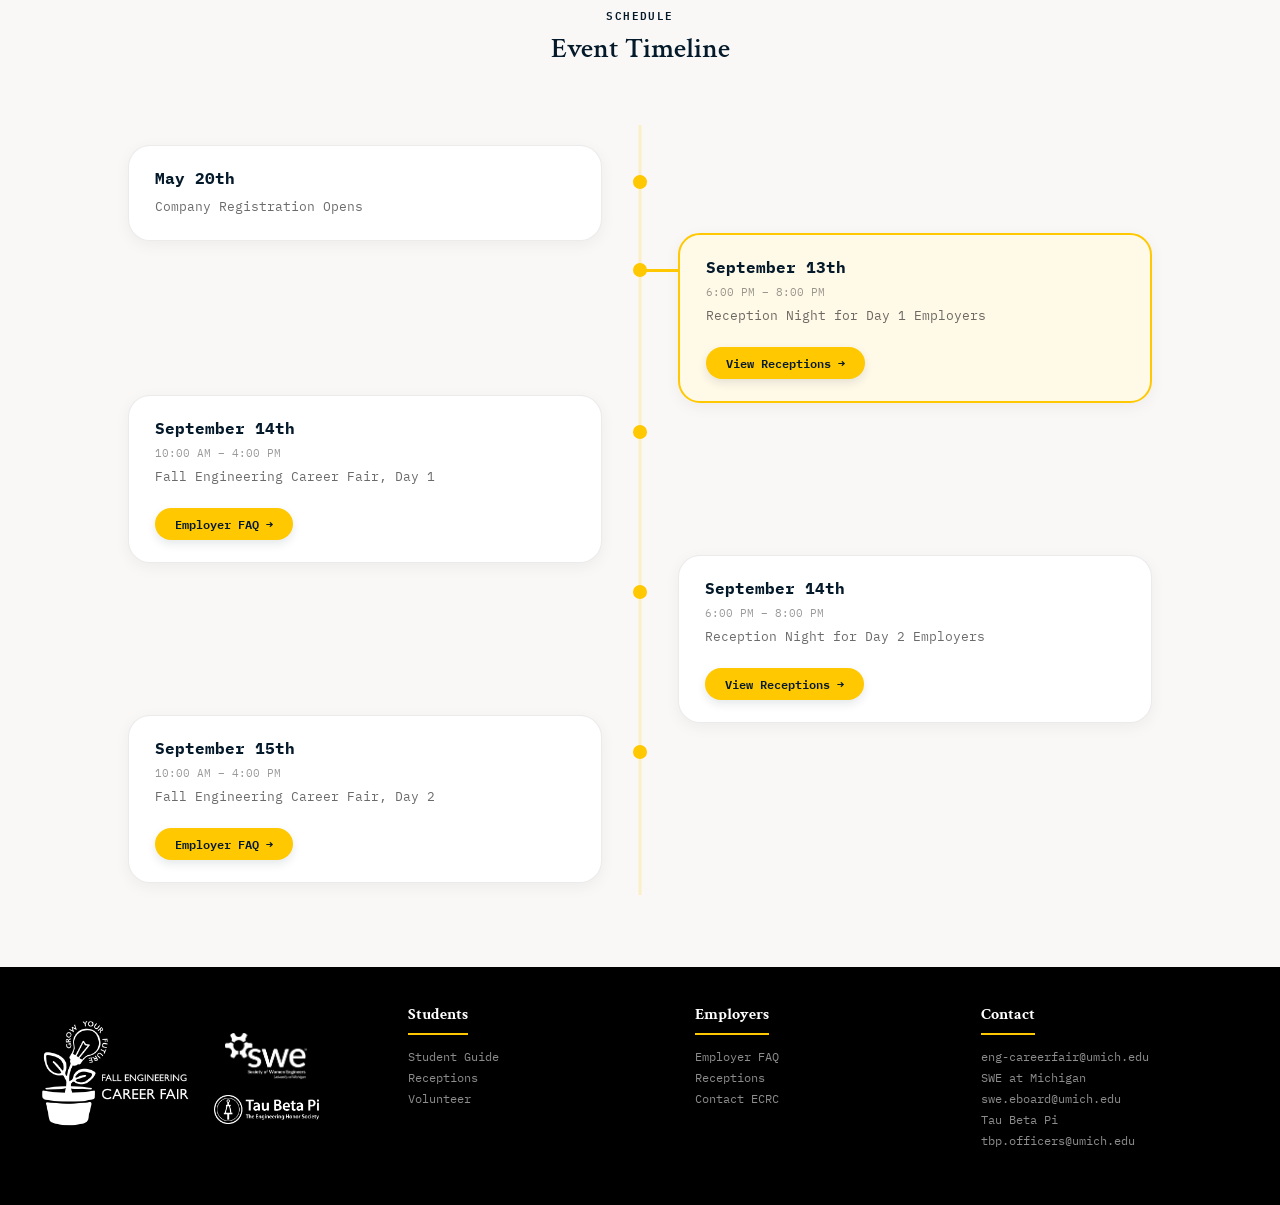
==== commit fd2d0c60: "Remove the last JS from the site" ====
--- a/index.html
+++ b/index.html
@@ -9,7 +9,6 @@
     <link rel="stylesheet" href="css/homestyle.css">
     <link rel="icon" type="image/png" href="img/favicon.png?v=2">
 </head>
-<script src="js/main.js"></script>
 <body>
 <div class="page-shell">
 <!-- NAV -->
@@ -216,7 +215,7 @@
     </div>
     -->
 
-    <div class="timeline-item right">
+    <div class="timeline-item right current">
       <div class="timeline-content">
         <div class="tl-date">September 13th</div>
         <div class="tl-date-note">6:00 PM – 8:00 PM</div>
@@ -226,6 +225,9 @@
         </a>
       </div>
     </div>
+    <!-- "current" above is hardcoded to today's date (Sep 13, 2026). Move it
+         to the next timeline-item as the fair progresses:
+         Sep 14 (Fair Day 1 / Reception Night 2) → Sep 15 (Fair Day 2) -->
 
     <div class="timeline-item left">
       <div class="timeline-content">
--- a/css/homestyle.css
+++ b/css/homestyle.css
@@ -626,11 +626,12 @@
 }
 
 .companies-more {
-    font-family: 'Crimson Text', serif;
-    font-style: italic;
-    font-weight: 700;
-    font-size: 26px;
-    color: #04192A;
+    font-family: 'IBM Plex Mono', monospace;
+    font-weight: 600;
+    font-size: 13px;
+    letter-spacing: 0.08em;
+    text-transform: uppercase;
+    color: rgba(4, 25, 42, 0.5);
 }
 
 /* ── TIMELINE ── */
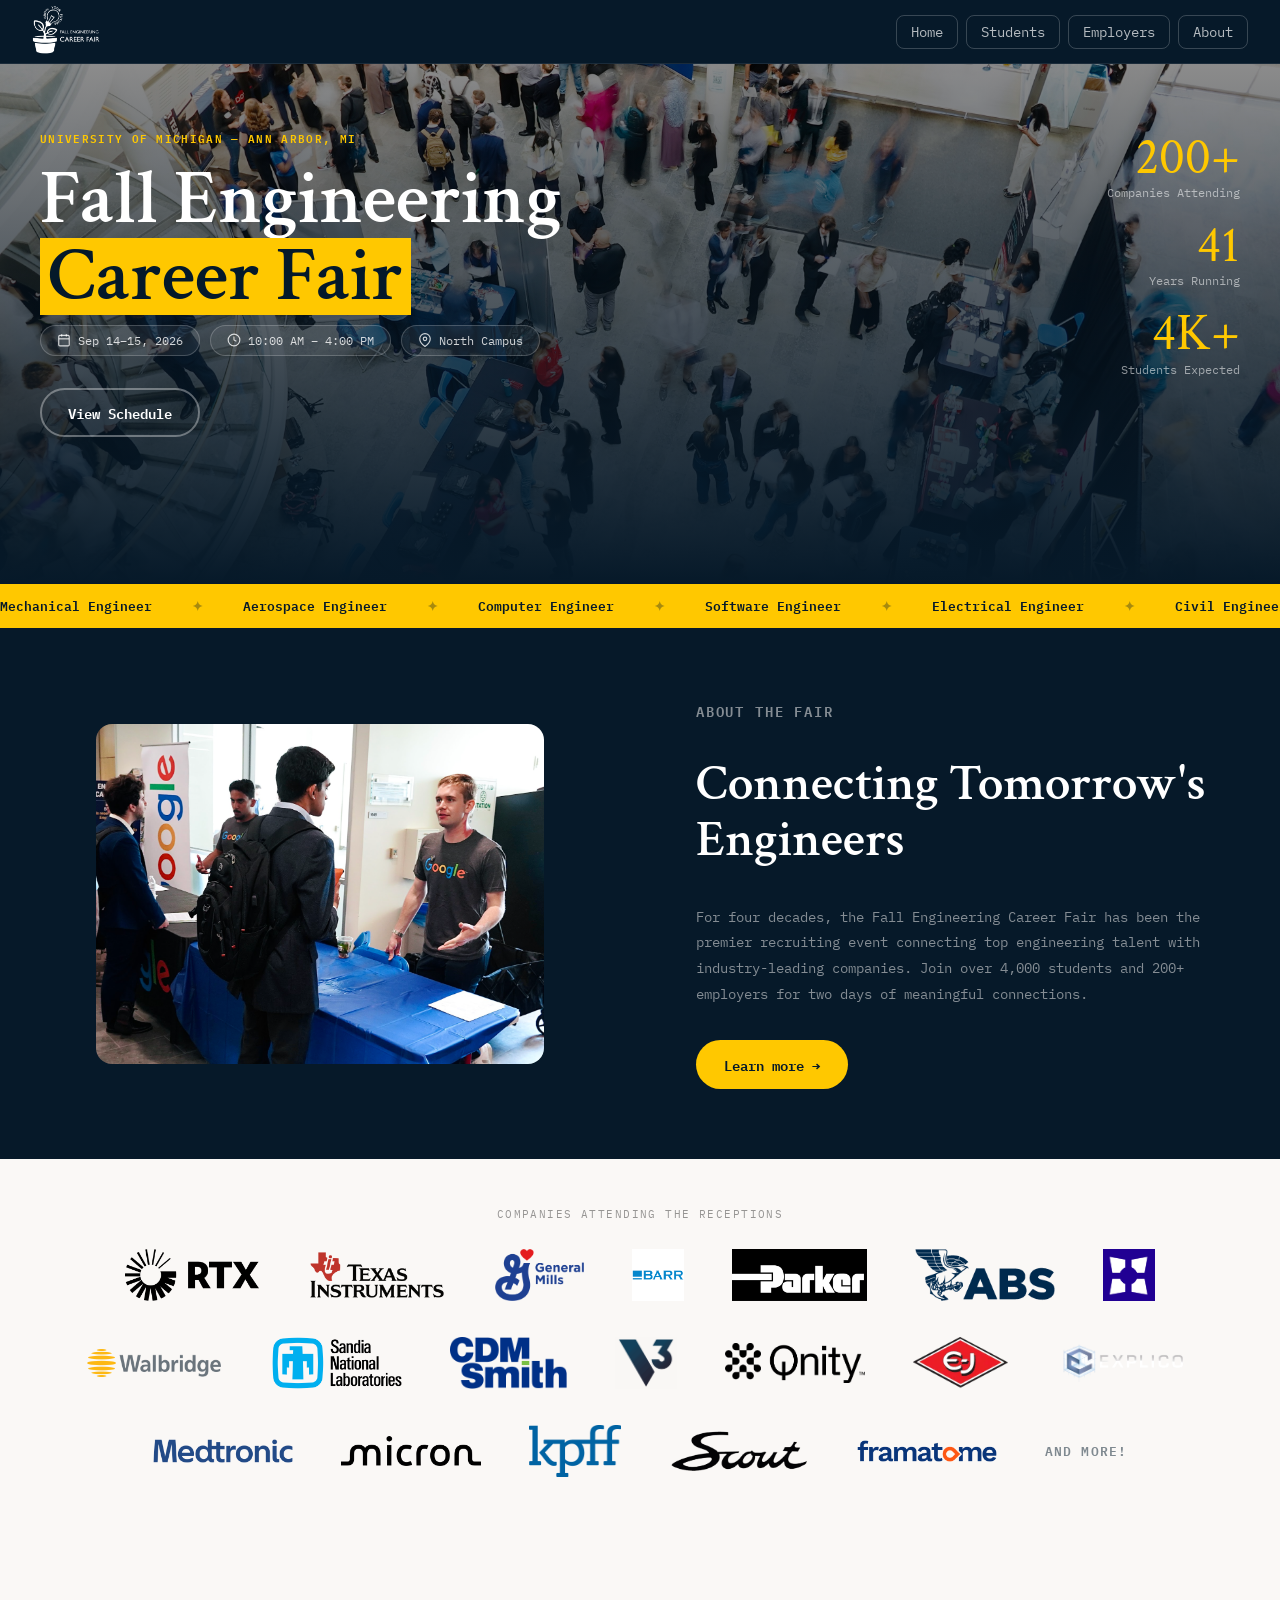
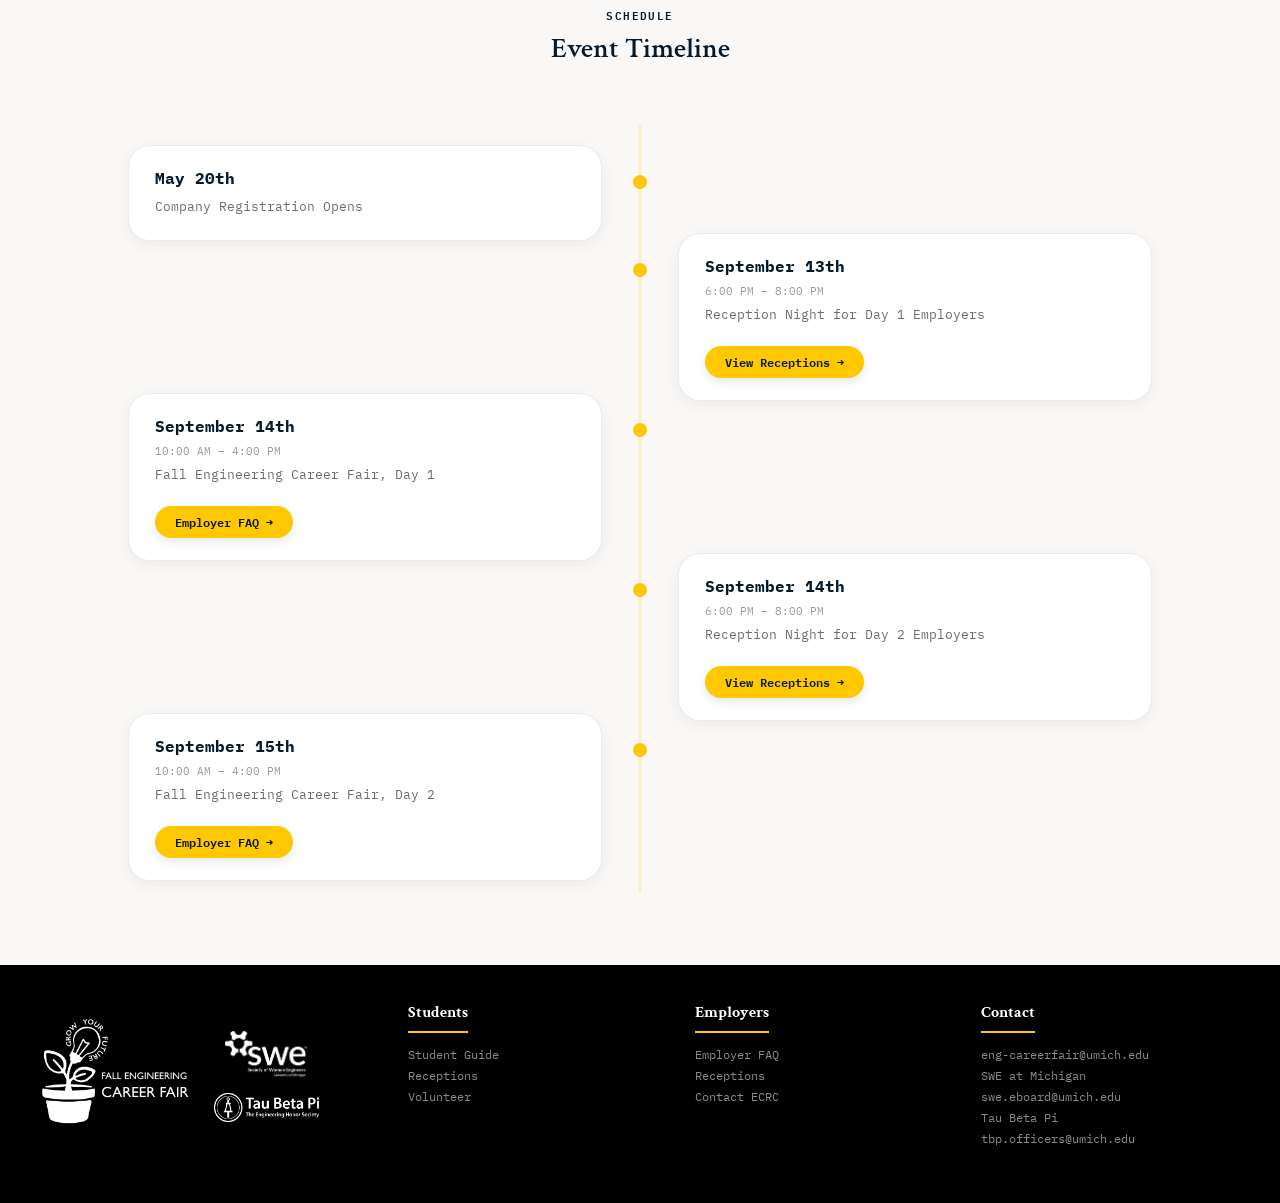
==== commit 4fb8a500: "cleaned the css by merging some files" ====
--- a/index.html
+++ b/index.html
@@ -6,12 +6,12 @@
     <title>Fall Engineering Career Fair 2026</title>
     <link href="https://fonts.googleapis.com/css2?family=Crimson+Text:ital,wght@0,600;0,700;1,600&family=IBM+Plex+Mono:wght@400;600&display=swap" 
     rel="stylesheet">
-    <link rel="stylesheet" href="css/homestyle.css">
+    <link rel="stylesheet" href="css/style.css">
     <link rel="icon" type="image/png" href="img/favicon.png?v=2">
 </head>
+<script src="js/main.js"></script>
 <body>
 <div class="page-shell">
-<!-- NAV -->
 <nav class="nav" role="navigation" aria-label="Main navigation">
 
   <input type="checkbox" id="nav-toggle" class="nav-toggle">
@@ -57,7 +57,6 @@
 
 </nav>
 
-<!-- HERO -->
 <section class="hero" aria-labelledby="hero-heading">
   <div class="hero-bg" aria-hidden="true"></div>
   <div class="hero-inner">
@@ -102,7 +101,6 @@
   </div>
 </section>
 
-<!-- TICKER -->
 <div class="ticker" aria-hidden="true">
   <div class="ticker-track">
     <span>Mechanical Engineer</span><span class="dot">✦</span>
@@ -118,7 +116,6 @@
     <span>Biomedical Engineer</span><span class="dot">✦</span>
     <span>Robotics Engineer</span><span class="dot">✦</span>
     <span>Machine Learning Engineer</span><span class="dot">✦</span>
-    <!-- Duplicate for seamless loop -->
     <span>Mechanical Engineer</span><span class="dot">✦</span>
     <span>Aerospace Engineer</span><span class="dot">✦</span>
     <span>Computer Engineer</span><span class="dot">✦</span>
@@ -135,7 +132,6 @@
   </div>
 </div>
 
-<!-- CONNECTING / ABOUT -->
 <section class="connecting" aria-labelledby="connecting-heading">
 <div class="connecting-img-container">
   <img src="img/google1.png" alt="Students and recruiters networking at the 2026 Career Fair" class="connecting-img">
@@ -150,7 +146,6 @@
   </div>
 </section>
 
-<!-- COMPANIES SHOWCASE -->
 <section class="companies-showcase" aria-label="Companies attending the receptions">
   <p class="companies-showcase-label">Companies Attending the Receptions</p>
   <ul class="companies-logo-grid">
@@ -177,7 +172,6 @@
   </ul>
 </section>
 
-<!-- TIMELINE -->
 <section id="timeline" class="section timeline-section" aria-labelledby="timeline-heading">
   <p class="section-tag">SCHEDULE</p>
   <h2 class="section-title" id="timeline-heading">Event Timeline</h2>
@@ -191,31 +185,7 @@
       </div>
     </div>
 
-    <!-- removed
     <div class="timeline-item right">
-      <div class="timeline-content">
-        <div class="tl-date">August 1st</div>
-        <div class="tl-event">Preliminary Company List Released</div>
-      </div>
-    </div>
-
-    <div class="timeline-item left">
-      <div class="timeline-content">
-        <div class="tl-date">August 21st</div>
-        <div class="tl-date-note">or when capacity is reached</div>
-        <div class="tl-event">Company Registration Closes</div>
-      </div>
-    </div>
-
-    <div class="timeline-item right">
-      <div class="timeline-content">
-        <div class="tl-date">August 25th</div>
-        <div class="tl-event">Final Company List Published</div>
-      </div>
-    </div>
-    -->
-
-    <div class="timeline-item right current">
       <div class="timeline-content">
         <div class="tl-date">September 13th</div>
         <div class="tl-date-note">6:00 PM – 8:00 PM</div>
@@ -225,9 +195,6 @@
         </a>
       </div>
     </div>
-    <!-- "current" above is hardcoded to today's date (Sep 13, 2026). Move it
-         to the next timeline-item as the fair progresses:
-         Sep 14 (Fair Day 1 / Reception Night 2) → Sep 15 (Fair Day 2) -->
 
     <div class="timeline-item left">
       <div class="timeline-content">
@@ -265,11 +232,9 @@
   </div>
 </section>
 
-<!-- FOOTER -->
 <footer role="contentinfo">
 
   <div class="footer-grid">
-    <!-- BRAND -->
     <div class="footer-brand">
       <div class="footer-logo-group">
 
@@ -299,7 +264,6 @@
       </div>
     </div>
 
-    <!-- STUDENTS -->
     <div>
       <div class="footer-col-head">Students</div>
 
@@ -310,7 +274,6 @@
       </nav>
     </div>
 
-    <!-- EMPLOYERS -->
     <div>
       <div class="footer-col-head">Employers</div>
 
@@ -323,7 +286,6 @@
       </nav>
     </div>
 
-    <!-- CONTACT -->
     <div>
       <div class="footer-col-head">Contact</div>
 
@@ -351,7 +313,6 @@
     </div>
 
   </div>
-
 
 </footer>
 </div>
--- a/css/style.css
+++ b/css/style.css
@@ -0,0 +1,3319 @@
+*, *::before, *::after { 
+    box-sizing: border-box; 
+    margin: 0; 
+    padding: 0; 
+}
+
+html { 
+    font-size: 16px; 
+}
+
+body {
+    font-family: 'IBM Plex Mono', monospace;
+    background: #061929;
+    color: #fff;
+}
+
+.page-shell {
+    min-height: 100vh;
+    display: flex;
+    flex-direction: column;
+}
+
+.page-shell footer {
+    margin-top: auto;
+}
+
+a {
+    text-decoration: none; 
+    color: inherit; 
+}
+
+img { 
+    display: block; 
+    max-width: 100%; 
+}
+
+.nav {
+    position: sticky;
+    top: 0;
+    z-index: 100;
+    background: #061929;
+    border-bottom: 1px solid rgba(255,255,255,.08);
+    height: 64px;
+    display: flex;
+    align-items: center;
+    justify-content: space-between;
+    padding: 0 32px;
+    gap: 20px;
+}
+
+.nav-logo {
+    flex-shrink: 0;
+    display: flex;
+    align-items: center;
+}
+
+.nav-logo img {
+    height: 68px;
+    width: auto;
+    display: block;
+}
+
+.nav-toggle {
+    display: none;
+}
+
+.nav-dropdown {
+  position: relative;
+}
+
+.nav-dropdown-trigger {
+  list-style: none;
+}
+
+.nav-dropdown-trigger::-webkit-details-marker {
+  display: none;
+}
+
+.nav-dropdown-right .nav-dropdown-menu {
+  left: 50%;
+  transform: translateX(calc(-50% - 60px));
+}
+
+.nav-dropdown-right .nav-dropdown-menu::before {
+  left: calc(50% + 60px);
+}
+
+.nav-links {
+  display: flex;
+  align-items: center;
+  gap: 8px;
+}
+
+.nav-link {
+  font-size: 14px;
+  padding: 7px 14px;
+  color: rgba(255,255,255,.7);
+  cursor: pointer;
+  border: 1px solid rgba(255,255,255,.2);
+  border-radius: 8px;
+  transition: border-color 0.2s ease, color 0.2s ease;
+}
+
+.nav-link:hover {
+  color: #fff;
+  border-color: rgba(255,255,255,.5);
+}
+
+.nav-dropdown-menu {
+  display: none;
+  position: absolute;
+  top: 100%;
+  left: 50%;
+  transform: translateX(-50%);
+  background: #fff;
+  border-radius: 12px;
+  padding: 8px 0;
+  min-width: 260px;
+  box-shadow: 0 8px 32px rgba(0, 0, 0, 0.18);
+  z-index: 200;
+  margin-top: 8px;
+}
+
+.nav-dropdown-menu::before {
+  content: '';
+  position: absolute;
+  top: -6px;
+  left: 50%;
+  transform: translateX(-50%);
+  border: 6px solid transparent;
+  border-bottom-color: #fff;
+  border-top: none;
+}
+
+.nav-dropdown-menu a {
+  display: block;
+  padding: 12px 28px;
+  font-size: 14px;
+  color: #04192A;
+  font-family: 'IBM Plex Mono', monospace;
+  transition: background 0.15s;
+  text-align: center;
+}
+
+.nav-dropdown-menu a:hover {
+  background: #FFF9E8;
+  color: #04192A;
+}
+
+.nav-dropdown-menu a + a {
+  border-top: 1px solid rgba(4, 25, 42, 0.06);
+}
+
+.nav-dropdown:hover .nav-dropdown-menu,
+.nav-dropdown:focus-within .nav-dropdown-menu {
+  display: block;
+}
+
+.nav-dropdown-trigger {
+  cursor: pointer;
+}
+
+.btn { 
+    display: inline-flex; 
+    align-items: center; 
+    justify-content: center; 
+    cursor: pointer; 
+    font-family: 'IBM Plex Mono', monospace; 
+    font-weight: 600; 
+    border: none; 
+}
+
+.btn-yellow { 
+    background: #FFC800; 
+    color: #04192A; 
+    border-radius: 30px; 
+    padding: 10px 24px; 
+    font-size: 13px; 
+}
+
+.btn-yellow-lg { 
+    background: #FFC800; 
+    color: #04192A; 
+    border-radius: 30px; 
+    padding: 13px 28px; 
+    font-size: 14px; 
+}
+
+.btn-ghost { 
+    background: transparent; 
+    color: #fff; 
+    border: 2px solid rgba(255,255,255,.35); 
+    border-radius: 30px; 
+    padding: 11px 26px; 
+    font-size: 14px; 
+    font-family: 'IBM Plex Mono', monospace; 
+    font-weight: 600; 
+    cursor: pointer; 
+}
+
+.btn-yellow-timeline {
+  display: inline-flex;
+  align-items: center;
+  justify-content: center;
+  margin-top: 20px;
+  padding: 10px 20px;
+  background: #FFC800;
+  color: #04192A;
+  border: none;
+  border-radius: 30px;
+  font-family: 'IBM Plex Mono', monospace;
+  font-size: 12px;
+  font-weight: 600;
+  line-height: 1;
+  text-decoration: none;
+  cursor: pointer;
+  box-shadow: 0 4px 10px rgba(4, 25, 42, 0.1);
+  transition: transform 0.2s ease, box-shadow 0.2s ease;
+}
+
+.btn-yellow-timeline:hover {
+  transform: translateY(-2px);
+  box-shadow: 0 7px 14px rgba(4, 25, 42, 0.16);
+}
+
+.search-container {
+    display: flex;
+    align-items: center;
+    position: relative;
+    font-family: system-ui, -apple-system, sans-serif;
+}
+
+.search-input {
+    width: 320px;
+    padding: 10px 40px 10px 16px;
+    font-size: 14px;
+    border: 1px solid rgba(4, 25, 42, 0.15);
+    border-radius: 20px;
+    background-color: #ffffff;
+    color: #04192A;
+    transition: all 0.25s ease;
+}
+
+.search-input:focus {
+    outline: none;
+    border-color: #04192A;
+    box-shadow: 0 0 0 3px rgba(4, 25, 42, 0.08);
+}
+
+.search-icon-btn {
+    position: absolute;
+    right: 12px;
+    background: none;
+    border: none;
+    padding: 0;
+    cursor: pointer;
+    display: flex;
+    align-items: center;
+    justify-content: center;
+}
+
+.search-icon-btn svg {
+    width: 18px;
+    height: 18px;
+    fill: none;
+    stroke: #04192A;
+    stroke-width: 2.5;
+    stroke-linecap: round;
+    stroke-linejoin: round;
+}
+
+.hero {
+    position: relative;
+    background-image: url('../img/homepage_back2.JPG');
+    background-size: cover; 
+    background-position: center; 
+    background-repeat: no-repeat; 
+    padding: 64px 40px 0;
+    overflow: hidden;
+    min-height: 520px;
+}
+.hero-bg {
+    position: absolute; 
+    inset: 0;
+    background: linear-gradient(180deg, rgba(0,0,0,.45) 0%, #061929 100%);
+    pointer-events: none;
+}
+
+.hero-inner {
+    position: relative; 
+    z-index: 1;
+    display: grid;
+    grid-template-columns: 1fr auto;
+    gap: 40px;
+    align-items: start;
+    max-width: 1200px;
+    margin: 0 auto;
+}
+
+.hero-eyebrow {
+    font-size: 11px; 
+    font-weight: 600; 
+    letter-spacing: .12em;
+    color: #FFC800; 
+    margin-bottom: 14px;
+}
+
+.hero-title {
+    font-family: 'Crimson Text', serif;
+    font-size: clamp(52px, 6vw, 90px);
+    font-weight: 600; 
+    line-height: 1;
+    margin-bottom: 10px;
+}
+
+.hero-title .yellow-bg {
+    display: inline-block; 
+    background: #FFC800; 
+    color: #04192A;
+    padding: 0 8px;
+}
+
+.hero-hosted {
+    font-family: 'Crimson Text', serif;
+    font-size: 18px; 
+    font-weight: 600;
+    color: rgba(255,255,255,.75);
+    margin-bottom: 28px;
+}
+
+.hero-pills {
+    display: flex; 
+    flex-wrap: wrap; 
+    gap: 10px;
+    margin-bottom: 32px;
+}
+
+.pill {
+    display: inline-flex; 
+    align-items: center; 
+    gap: 7px;
+    background: rgba(255,255,255,.07);
+    border: 1px solid rgba(255,255,255,.2);
+    border-radius: 30px;
+    padding: 7px 16px;
+    font-size: 12px; 
+    color: rgba(255,255,255,.8);
+}
+
+.pill svg { 
+    flex-shrink: 0; 
+}
+
+.hero-btns { 
+    display: flex; 
+    gap: 12px; 
+    flex-wrap: wrap; 
+}
+
+.hero-stats {
+    display: flex; 
+    flex-direction: column; 
+    gap: 20px;
+    padding-top: 4px; 
+    text-align: right;
+    flex-shrink: 0;
+}
+
+.timeline-section {
+    background: #FAF8F6;
+}
+
+.timeline-section p {
+    text-align: center;
+    width: 100%;
+}
+
+.timeline-section .section-title {
+    font-size: 28px;
+    text-align: center;
+    width: 100%;
+    color: #04192A;
+}
+
+.tl-wrap {
+    display: grid;
+    grid-template-columns: 1fr 40px 1fr;
+    gap: 0;
+    position: relative;
+}
+
+.tl-line {
+    grid-column: 2;
+    grid-row: 1 / -1;
+    display: flex;
+    flex-direction: column;
+    align-items: center;
+    padding-top: 24px;
+}
+
+.tl-line-inner {
+    width: 3px;
+    flex: 1;
+    background: linear-gradient(to bottom, #FFC800 0%, rgba(255,200,0,.2) 100%);
+    border-radius: 2px;
+}
+
+.tl-col {
+    display: flex;
+    flex-direction: column;
+    gap: 20px;
+    padding-bottom: 20px;
+}
+
+.tl-col-left {
+    grid-column: 1;
+    align-items: flex-end;
+    padding-right: 28px;
+}
+
+.tl-col-right {
+    grid-column: 3;
+    align-items: flex-start;
+    padding-left: 28px;
+}
+
+.tl-item {
+    background: #fff;
+    border: 1px solid rgba(0,0,0,.1);
+    border-radius: 16px;
+    padding: 18px 24px;
+    box-shadow: 0 4px 12px rgba(0,0,0,.06);
+    width: 100%;
+    position: relative;
+}
+
+.tl-item.featured {
+    border-color: #FFC800;
+    border-width: 2px;
+}
+
+.tl-dot {
+    width: 14px;
+    height: 14px;
+    background: #FFC800;
+    border-radius: 50%;
+    margin-top: 30px;
+    flex-shrink: 0;
+    position: relative;
+    z-index: 1;
+}
+
+.stat-num {
+    font-family: 'Crimson Text', serif;
+    font-size: clamp(44px, 4vw, 64px);
+    color: #FFC800; 
+    line-height: 1;
+}
+
+.stat-label { 
+    font-size: 12px; 
+    color: rgba(255,255,255,.55); 
+    margin-top: 2px; 
+}
+
+.ticker {
+    background: #FFC800;
+    padding: 11px 0;
+    overflow: hidden; 
+    white-space: nowrap;
+}
+
+.ticker-track {
+    display: inline-flex; 
+    gap: 40px;
+    animation: tick 50s linear infinite;
+}
+
+.ticker-track img {
+    height: auto;
+    max-height: 20px;   
+    max-width: 130px;   
+    object-fit: contain; 
+    display: block;
+    flex-shrink: 0;
+    filter: grayscale(0) opacity(1);
+    transition: filter 0.2s ease, opacity 0.2s ease;
+}
+
+.ticker-track span { 
+    font-size: 13px; 
+    font-weight: 600; 
+    color: #061929; 
+}
+
+.ticker-track .dot { 
+    opacity: .35; 
+}
+
+@keyframes tick {
+    0% { transform: translateX(0); }
+    100% { transform: translateX(-50%); }
+}
+
+@media (prefers-reduced-motion: reduce) {
+    .ticker-track {
+        animation: none;
+    }
+}
+
+.section { 
+    padding: 72px 40px; 
+}
+
+.section-tag {
+    font-size: 11px; 
+    font-weight: 600; 
+    letter-spacing: .13em;
+    color: rgba(0,0,0,.4); 
+    margin-bottom: 10px;
+}
+
+.section-tag-light { 
+    color: rgba(255,255,255,.4); 
+}
+
+.section-title {
+    font-family: 'Crimson Text', serif;
+    font-size: clamp(36px, 4vw, 56px);
+    font-weight: 600; 
+    line-height: 1.1;
+    margin-bottom: 36px;
+}
+
+.connecting {
+    background: #061929;
+    display: grid;
+    grid-template-columns: 1fr 1fr;
+    gap: 0;
+}
+
+.connecting-img-container {
+    background: #061929;
+    min-height: 400px;
+    padding: 12px 40px;
+    display: flex;
+    align-items: center;
+}
+
+.connecting-img {
+    width: 80%;
+    max-height: 340px;
+    object-fit: cover;
+    border-radius: 16px;
+    display: block;
+    margin: 0 auto;
+}
+
+.connecting-text { 
+    padding: 70px 56px; 
+}
+
+.connecting-text-company { 
+    padding-top: 0px; 
+    padding-bottom: 10px; 
+    color: rgba(0,0,0,.4); 
+    font-size: 13px;
+    margin-bottom: 25px;
+}
+
+.connecting-text .section-title { 
+    color: #fff; 
+}
+
+.connecting-text p { 
+    font-size: 14px; 
+    line-height: 1.85; 
+    color: #848C93; 
+    margin-bottom: 32px; 
+}
+
+.companies-showcase {
+    background: #FAF8F6;
+    padding: 48px 40px 56px;
+    text-align: center;
+}
+
+.companies-showcase-label {
+    font-size: 11px;
+    letter-spacing: 0.13em;
+    color: rgba(0, 0, 0, 0.4);
+    text-transform: uppercase;
+    margin-bottom: 28px;
+}
+
+.companies-logo-grid {
+    list-style: none;
+    margin: 0 auto;
+    padding: 0;
+    max-width: 1120px;
+    display: flex;
+    flex-wrap: wrap;
+    align-items: center;
+    justify-content: center;
+    gap: 36px 48px;
+}
+
+.companies-logo-grid img {
+    max-height: 52px;
+    max-width: 140px;
+    object-fit: contain;
+}
+
+.companies-more {
+    font-family: 'IBM Plex Mono', monospace;
+    font-weight: 600;
+    font-size: 13px;
+    letter-spacing: 0.08em;
+    text-transform: uppercase;
+    color: rgba(4, 25, 42, 0.5);
+}
+
+.timeline-section {
+  background: #FAF8F6;
+}
+
+.timeline-section .section-title,
+.timeline-section .section-tag {
+  text-align: center;
+  width: 100%;
+  color: #04192A;
+}
+
+.timeline {
+  position: relative;
+  max-width: 1100px;
+  margin: 60px auto 0;
+  padding: 20px 0;
+}
+
+.timeline::before {
+  content: "";
+  position: absolute;
+  width: 3px;
+  background: rgba(255, 200, 0, 0.2);
+  top: 0;
+  bottom: 0;
+  left: 50%;
+  transform: translateX(-50%);
+}
+
+.timeline-item {
+  position: relative;
+  width: 50%;
+  padding: 0 38px;
+  margin-bottom: -8px;
+}
+
+.timeline-item.left {
+  left: 0;
+}
+
+.timeline-item.right {
+  left: 50%;
+}
+
+.timeline-item::before {
+  content: "";
+  position: absolute;
+  top: 30px;
+  width: 14px;
+  height: 14px;
+  background: #FFC800;
+  border-radius: 50%;
+  z-index: 2;
+}
+
+.timeline-item.left::before {
+  right: -7px;
+}
+
+.timeline-item.right::before {
+  left: -7px;
+}
+
+.timeline-content {
+  background: #fff;
+  border-radius: 22px;
+  padding: 22px 26px;
+  border: 1px solid rgba(0,0,0,.08);
+  box-shadow: 0 4px 16px rgba(0,0,0,.05);
+  transition: 0.25s ease;
+}
+
+.timeline-item.current .timeline-content {
+  border: 2px solid #FFC800;
+  background: #FFF9E8;
+}
+
+.timeline-item.upcoming .timeline-content {
+  border: 2px solid rgba(255,200,0,.35);
+  background: #FFFDF7;
+}
+
+.timeline-item.current::after,
+.timeline-item.upcoming::after {
+  content: "";
+  position: absolute;
+  top: 36px;
+  height: 3px;
+  background: #FFC800;
+  z-index: 1;
+}
+
+.timeline-item.left.current::after,
+.timeline-item.left.upcoming::after {
+  right: 0;
+  width: 38px;
+}
+
+.timeline-item.right.current::after,
+.timeline-item.right.upcoming::after {
+  left: 0;
+  width: 38px;
+}
+
+.tl-date {
+  font-size: 16px;
+  font-weight: 700;
+  color: #04192A;
+  margin-bottom: 8px;
+}
+
+.tl-date-note {
+  font-size: 11px;
+  color: rgba(0,0,0,.4);
+  margin-bottom: 6px;
+}
+
+.tl-event {
+  font-size: 13px;
+  line-height: 1.7;
+  color: rgba(0,0,0,.58);
+}
+
+@media (max-width: 900px) {
+
+  .timeline::before {
+    left: 24px;
+  }
+
+  .timeline-item {
+    width: 100%;
+    left: 0 !important;
+    padding-left: 70px;
+    padding-right: 20px;
+    margin-bottom: 18px;
+  }
+
+  .timeline-item::before {
+    left: 17px !important;
+  }
+
+}
+
+footer {
+    background: #000;
+    padding: 36px 40px 24px;
+    color: #fff;
+}
+
+.footer-grid {
+    display: grid;
+    grid-template-columns: 340px 1fr 1fr 1fr;
+    gap: 28px;
+    margin-bottom: 28px;
+}
+
+.footer-logo-group {
+    display: flex;
+    align-items: center;
+    gap: 24px;
+}
+
+.footer-main-logo {
+    display: flex;
+    align-items: center;
+    flex-shrink: 0;
+}
+
+.footer-main-logo img {
+    width: 150px;
+    height: auto;
+}
+
+.footer-partner-stack {
+    display: flex;
+    flex-direction: column;
+    justify-content: center;
+    gap: 14px;
+}
+
+.footer-partner-logo {
+    display: flex;
+    align-items: center;
+}
+
+.footer-partner-logo img {
+    width: 105px;
+    height: auto;
+    max-height: 48px;
+    object-fit: contain;
+}
+
+.footer-partner-logo:hover {
+    opacity: 0.8;
+}
+
+@media (max-width: 600px) {
+    .footer-logo-group {
+        gap: 16px;
+    }
+
+    .footer-main-logo img {
+        width: 125px;
+    }
+
+    .footer-partner-logo img {
+        width: 88px;
+    }
+}
+
+.footer-col-head {
+    font-family: 'Crimson Text', serif;
+    font-size: 16px;
+    font-weight: 700;
+    color: #fff;
+    margin-bottom: 14px;
+    padding-bottom: 8px;
+    border-bottom: 2px solid #FFC800;
+    display: inline-block;
+}
+html {
+  scroll-behavior: smooth;
+}
+
+.footer-links {
+    display: flex;
+    flex-direction: column;
+    gap: 6px;
+}
+
+.footer-links a {
+    font-size: 12px;
+    color: rgba(255,255,255,.55);
+}
+
+.footer-links a:hover {
+    color: rgba(255,255,255,.9);
+}
+
+.footer-bottom {
+    border-top: 1px solid rgba(255,255,255,.08);
+    padding-top: 16px;
+    display: flex;
+    justify-content: space-between;
+    align-items: center;
+    flex-wrap: wrap;
+    gap: 8px;
+    font-size: 11px;
+    color: rgba(255,255,255,.3);
+}
+
+@media (max-width: 900px) {
+    .nav { padding: 0 20px; }
+    .hero { padding: 48px 20px 0; }
+    .hero-inner { grid-template-columns: 1fr; }
+    .hero-stats {
+        flex-direction: row;
+        flex-wrap: wrap;
+        justify-content: flex-start;
+        text-align: left;
+    }
+    .connecting { grid-template-columns: 1fr; }
+    .connecting-img-container { min-height: unset; position: static; padding: 20px 20px 0; }
+    .connecting-img { position: static; height: auto; max-height: 360px; width: 100%; object-fit: cover; border-radius: 16px; }
+    .connecting-text { padding: 28px 24px 40px; }
+    .section { padding: 48px 20px; }
+    .tl-wrap { grid-template-columns: 1fr; }
+    .tl-col-left, .tl-col-right {
+        grid-column: 1;
+        padding: 0;
+        align-items: flex-start;
+    }
+    .tl-line { display: none; }
+    .footer-grid { grid-template-columns: 1fr 1fr; gap: 16px; }
+    .footer-grid > div:first-child { grid-column: 1 / -1; }
+    footer { padding: 24px 20px 16px; }
+}
+
+@media (max-width: 600px) {
+    .hero-title { font-size: 44px; }
+    .footer-grid { grid-template-columns: 1fr 1fr; gap: 12px; }
+    .footer-grid > div:first-child { grid-column: 1 / -1; }
+    .footer-grid > div:last-child { grid-column: 1 / -1; }
+    .footer-brand .nav-logo img { height: 64px; }
+}
+
+.nav-hamburger {
+    display: none;
+    flex-direction: column;
+    justify-content: center;
+    gap: 5px;
+    cursor: pointer;
+    padding: 8px;
+    flex-shrink: 0;
+}
+
+.nav-hamburger span {
+    display: block;
+    width: 22px;
+    height: 2px;
+    background: rgba(255,255,255,.85);
+    border-radius: 2px;
+    transition: transform 0.25s ease, opacity 0.25s ease;
+}
+
+.nav-toggle:checked ~ .nav-hamburger span:nth-child(1) {
+    transform: translateY(7px) rotate(45deg);
+}
+.nav-toggle:checked ~ .nav-hamburger span:nth-child(2) {
+    opacity: 0;
+    transform: scaleX(0);
+}
+.nav-toggle:checked ~ .nav-hamburger span:nth-child(3) {
+    transform: translateY(-7px) rotate(-45deg);
+}
+
+@media (max-width: 768px) {
+    .nav-hamburger {
+        display: flex;
+    }
+
+    
+    .nav-links {
+        display: none;
+        position: absolute;
+        top: 64px;
+        left: 0;
+        right: 0;
+        flex-direction: column;
+        align-items: stretch;
+        background: #061929;
+        border-bottom: 1px solid rgba(255,255,255,.1);
+        padding: 8px 0 20px;
+        z-index: 99;
+        gap: 0;
+    }
+
+    .nav-toggle:checked ~ .nav-links {
+        display: flex;
+    }
+
+    .nav-links .nav-link {
+        padding: 16px 24px;
+        font-size: 17px;
+        color: #FFC800;
+        font-weight: 600;
+        border-bottom: none;
+    }
+
+    
+    .nav-toggle:checked ~ .nav-links > * + * {
+        border-top: 1px solid rgba(255,255,255,.1);
+    }
+
+    
+    .nav-links .nav-dropdown-trigger {
+        display: flex;
+        justify-content: space-between;
+        align-items: center;
+    }
+
+    .nav-links .nav-dropdown-trigger::after {
+        content: '';
+        display: inline-block;
+        width: 8px;
+        height: 8px;
+        border-right: 2px solid #FFC800;
+        border-bottom: 2px solid #FFC800;
+        transform: rotate(45deg);
+        transition: transform 0.25s ease;
+        flex-shrink: 0;
+        margin-right: 4px;
+    }
+
+    .nav-dropdown[open] .nav-dropdown-trigger::after {
+        transform: rotate(-135deg);
+    }
+
+    
+    .nav-dropdown[open] .nav-dropdown-menu {
+        display: block;
+        position: static;
+        transform: none;
+        box-shadow: none;
+        border-radius: 0;
+        background: rgba(255,255,255,.03);
+        min-width: unset;
+        padding: 6px 0 10px;
+        margin-top: 0;
+    }
+
+    .nav-dropdown[open] .nav-dropdown-menu::before {
+        display: none;
+    }
+
+    .nav-dropdown[open] .nav-dropdown-menu a {
+        color: #fff;
+        font-weight: 400;
+        text-align: left;
+        padding: 11px 40px;
+        font-size: 15px;
+        border-bottom: none;
+    }
+
+    .nav-dropdown[open] .nav-dropdown-menu a:hover {
+        background: rgba(255,255,255,.06);
+        color: rgba(255,255,255,.75);
+    }
+}
+.about-hero {
+  background-image: url('../img/about.JPG') !important;
+  background-size: cover !important;
+  background-position: center 30% !important;
+  min-height: 540px !important;
+  padding: 80px 40px !important;
+  display: flex !important;
+  align-items: center !important;
+  justify-content: center !important;
+  text-align: center !important;
+}
+
+.about-hero .hero-inner {
+  display: flex !important;
+  flex-direction: column !important;
+  align-items: center !important;
+  grid-template-columns: unset !important;
+  max-width: 700px;
+  width: 100%;
+  position: relative;
+  z-index: 1;
+}
+
+.about-hero .hero-title {
+  font-size: clamp(48px, 7vw, 84px) !important;
+  margin-bottom: 20px;
+  text-align: center;
+}
+
+.about-hero .hero-sub {
+  font-size: 15px;
+  line-height: 1.85;
+  color: rgba(255, 255, 255, 0.75);
+  max-width: 580px;
+  margin-bottom: 0;
+  text-align: center;
+}
+
+.about-stats-strip {
+  background: #FFC800;
+  padding: 32px 40px;
+}
+
+.about-stats-inner {
+  display: flex;
+  justify-content: center;
+  gap: 0;
+  max-width: 900px;
+  margin: 0 auto;
+}
+
+.about-stat {
+  flex: 1;
+  text-align: center;
+  padding: 0 32px;
+  border-right: 1px solid rgba(4, 25, 42, 0.15);
+}
+
+.about-stat:last-child {
+  border-right: none;
+}
+
+.about-stat-num {
+  font-family: 'Crimson Text', serif;
+  font-size: clamp(40px, 5vw, 60px);
+  font-weight: 700;
+  color: #04192A;
+  line-height: 1;
+  margin-bottom: 6px;
+}
+
+.about-stat-label {
+  font-size: 11px;
+  font-weight: 600;
+  color: rgba(4, 25, 42, 0.6);
+  letter-spacing: 0.08em;
+  text-transform: uppercase;
+}
+
+.about-fair-section {
+  background: #061929;
+  color: #fff;
+  display: grid;
+  grid-template-columns: 1fr 1fr;
+}
+
+.about-fair-text {
+  padding: 80px 56px;
+  display: flex;
+  flex-direction: column;
+  justify-content: center;
+}
+
+.about-fair-text .section-tag {
+  color: rgba(255, 255, 255, 0.4);
+  font-weight: 700;
+  letter-spacing: 0.13em;
+  margin-bottom: 12px;
+}
+
+.about-fair-text .section-title {
+  color: #fff;
+  font-size: clamp(32px, 4vw, 48px);
+  margin-bottom: 24px;
+}
+
+.about-fair-text p {
+  font-size: 14px;
+  line-height: 1.9;
+  color: #848C93;
+  margin-bottom: 18px;
+}
+
+.about-fair-text p:last-of-type {
+  margin-bottom: 0;
+}
+
+.about-fair-img {
+  position: relative;
+  overflow: hidden;
+  min-height: 440px;
+}
+
+.about-fair-img img {
+  width: 100%;
+  height: 100%;
+  object-fit: cover;
+  display: block;
+}
+
+.about-org-section {
+  display: grid;
+  grid-template-columns: 1fr 1fr;
+  min-height: 480px;
+}
+
+.about-org-section.light {
+  background: #FAF8F6;
+  color: #04192A;
+}
+
+.about-org-section.dark {
+  background: #061929;
+  color: #fff;
+  direction: rtl;
+}
+
+.about-org-section.dark > * {
+  direction: ltr;
+}
+
+.org-img {
+  overflow: hidden;
+  min-height: 400px;
+}
+
+.org-img img {
+  width: 100%;
+  height: 100%;
+  object-fit: cover;
+  display: block;
+}
+
+.org-text {
+  padding: 72px 56px;
+  display: flex;
+  flex-direction: column;
+  justify-content: center;
+  gap: 16px;
+}
+
+.org-tag {
+  font-size: 11px;
+  font-weight: 600;
+  letter-spacing: 0.13em;
+  text-transform: uppercase;
+  color: rgba(4, 25, 42, 0.4);
+  margin-bottom: 0;
+}
+
+.about-org-section.dark .org-tag {
+  color: rgba(255, 255, 255, 0.4);
+}
+
+.org-title {
+  font-family: 'Crimson Text', serif;
+  font-size: clamp(28px, 3.5vw, 42px);
+  font-weight: 600;
+  color: #04192A;
+  line-height: 1.15;
+  margin: 0;
+}
+
+.about-org-section.dark .org-title {
+  color: #fff;
+}
+
+.org-desc {
+  font-size: 14px;
+  line-height: 1.9;
+  color: rgba(4, 25, 42, 0.62);
+  margin: 0;
+}
+
+.about-org-section.dark .org-desc {
+  color: #848C93;
+}
+
+.org-link {
+  display: inline-flex;
+  align-items: center;
+  gap: 6px;
+  font-size: 13px;
+  font-weight: 600;
+  color: #04192A;
+  border-bottom: 2px solid #FFC800;
+  text-decoration: none;
+  padding-bottom: 2px;
+  width: fit-content;
+  transition: opacity 0.2s;
+}
+
+.about-org-section.dark .org-link {
+  color: #FFC800;
+  border-bottom-color: rgba(255, 200, 0, 0.35);
+}
+
+.org-link:hover {
+  opacity: 0.7;
+}
+
+.about-connect-section {
+  background: #FAF8F6;
+  color: #04192A;
+  padding: 80px 40px;
+  text-align: center;
+}
+
+.about-connect-section .section-tag {
+  color: rgba(4, 25, 42, 0.45);
+  font-weight: 700;
+  letter-spacing: 0.13em;
+  display: block;
+  margin-bottom: 10px;
+}
+
+.about-connect-section .section-title {
+  color: #04192A;
+  font-size: 36px;
+  margin-bottom: 12px;
+}
+
+.about-connect-section .section-sub {
+  font-size: 14px;
+  line-height: 1.85;
+  color: rgba(4, 25, 42, 0.55);
+  max-width: 580px;
+  margin: 0 auto 48px;
+}
+
+.connect-cards {
+  display: grid;
+  grid-template-columns: 1fr 1fr;
+  gap: 24px;
+  max-width: 860px;
+  margin: 0 auto;
+}
+
+.connect-card {
+  background: #fff;
+  border: 1px solid rgba(4, 25, 42, 0.08);
+  border-radius: 20px;
+  padding: 36px 32px;
+  text-align: left;
+  box-shadow: 0 4px 12px rgba(0,0,0,0.04);
+  transition: transform 0.2s ease, box-shadow 0.2s ease;
+}
+
+.connect-card:hover {
+  transform: translateY(-4px);
+  box-shadow: 0 12px 24px rgba(4, 25, 42, 0.08);
+}
+
+.connect-org-logo {
+  height: 64px;
+  width: auto;
+  display: block;
+}
+
+.connect-org-logo-tbp {
+  height: 44px;
+}
+
+.connect-card-head {
+  display: flex;
+  align-items: center;
+  gap: 12px;
+  margin-bottom: 16px;
+  padding-bottom: 14px;
+  border-bottom: 2px solid #FFC800;
+}
+
+.connect-card-logo {
+  width: 40px;
+  height: 40px;
+  background: #04192A;
+  border-radius: 10px;
+  display: flex;
+  align-items: center;
+  justify-content: center;
+  flex-shrink: 0;
+  font-family: 'Crimson Text', serif;
+  font-size: 15px;
+  font-weight: 700;
+  color: #FFC800;
+  letter-spacing: -0.02em;
+}
+
+.connect-card h3 {
+  font-family: 'Crimson Text', serif;
+  font-size: 22px;
+  color: #04192A;
+}
+
+.connect-card p {
+  font-size: 13px;
+  line-height: 1.75;
+  color: rgba(4, 25, 42, 0.55);
+  margin-bottom: 20px;
+}
+
+.connect-card-links {
+  display: flex;
+  flex-direction: column;
+  gap: 8px;
+}
+
+.connect-card-link {
+  display: inline-flex;
+  align-items: center;
+  gap: 8px;
+  font-size: 12px;
+  font-weight: 600;
+  color: #04192A;
+  text-decoration: none;
+  transition: color 0.2s;
+}
+
+.connect-card-link:hover {
+  color: #a07800;
+}
+
+.connect-card-link svg {
+  width: 13px;
+  height: 13px;
+  stroke: currentColor;
+  fill: none;
+  stroke-width: 2;
+  flex-shrink: 0;
+}
+
+.about-leadership-section {
+  background: #FAF8F6;
+  color: #04192A;
+  padding: 80px 40px;
+  text-align: center;
+}
+
+.about-leadership-section .section-tag {
+  color: rgba(4, 25, 42, 0.45);
+  font-weight: 700;
+  letter-spacing: 0.13em;
+  display: block;
+  margin-bottom: 10px;
+}
+
+.about-leadership-section .section-title {
+  color: #04192A;
+  font-size: 36px;
+  margin-bottom: 8px;
+}
+
+.about-leadership-section .section-sub {
+  font-size: 14px;
+  color: rgba(4, 25, 42, 0.5);
+  margin-bottom: 48px;
+}
+
+.leadership-subtitle {
+  font-family: 'IBM Plex Mono', monospace;
+  font-size: 11px;
+  font-weight: 600;
+  letter-spacing: 0.13em;
+  text-transform: uppercase;
+  color: rgba(4, 25, 42, 0.4);
+  margin-bottom: 28px;
+}
+
+.director-grid {
+  display: grid;
+  grid-template-columns: repeat(4, 1fr);
+  gap: 24px;
+  max-width: 900px;
+  margin: 0 auto;
+}
+
+.director-card {
+  display: flex;
+  flex-direction: column;
+  align-items: center;
+  gap: 10px;
+}
+
+.director-photo {
+  width: 140px;
+  height: 140px;
+  border-radius: 50%;
+  overflow: hidden;
+  border: 3px solid #FFC800;
+  flex-shrink: 0;
+}
+
+.director-photo img {
+  width: 100%;
+  height: 100%;
+  object-fit: cover;
+  display: block;
+}
+
+.director-name {
+  font-family: 'Crimson Text', serif;
+  font-size: 18px;
+  font-weight: 600;
+  color: #04192A;
+  line-height: 1.2;
+}
+
+.director-role {
+  font-size: 11px;
+  font-weight: 600;
+  letter-spacing: 0.1em;
+  text-transform: uppercase;
+  color: rgba(4, 25, 42, 0.4);
+}
+
+.director-linkedin {
+  display: flex;
+  align-items: center;
+  justify-content: center;
+  width: 28px;
+  height: 28px;
+  color: rgba(4, 25, 42, 0.4);
+  transition: color 0.2s;
+}
+
+.director-linkedin:hover {
+  color: #0A66C2;
+}
+
+.director-linkedin svg {
+  width: 15px;
+  height: 15px;
+  stroke: currentColor;
+  fill: none;
+  stroke-width: 2;
+}
+
+.committees-wrap {
+  max-width: 960px;
+  margin: 64px auto 0;
+  display: flex;
+  flex-direction: column;
+  gap: 48px;
+}
+
+.committee-section {
+  text-align: left;
+}
+
+.committee-label {
+  font-family: 'IBM Plex Mono', monospace;
+  font-size: 11px;
+  font-weight: 600;
+  letter-spacing: 0.13em;
+  text-transform: uppercase;
+  color: rgba(4, 25, 42, 0.4);
+  margin-bottom: 20px;
+  padding-bottom: 10px;
+  border-bottom: 2px solid #FFC800;
+}
+
+.member-grid {
+  display: flex;
+  flex-wrap: wrap;
+  gap: 20px;
+}
+
+.member-card {
+  display: flex;
+  flex-direction: column;
+  align-items: center;
+  gap: 6px;
+  width: 84px;
+}
+
+.member-photo {
+  width: 72px;
+  height: 72px;
+  border-radius: 50%;
+  overflow: hidden;
+  border: 2px solid rgba(4, 25, 42, 0.08);
+  flex-shrink: 0;
+}
+
+.member-photo img {
+  width: 100%;
+  height: 100%;
+  object-fit: cover;
+  display: block;
+}
+
+.member-name {
+  font-size: 11px;
+  font-weight: 600;
+  color: #04192A;
+  text-align: center;
+  line-height: 1.3;
+}
+
+.member-linkedin {
+  display: flex;
+  align-items: center;
+  justify-content: center;
+  color: rgba(4, 25, 42, 0.3);
+  transition: color 0.2s;
+}
+
+.member-linkedin:hover {
+  color: #0A66C2;
+}
+
+.member-linkedin svg {
+  width: 12px;
+  height: 12px;
+  stroke: currentColor;
+  fill: none;
+  stroke-width: 2;
+}
+
+@media (max-width: 900px) {
+  .about-fair-section,
+  .about-org-section,
+  .about-org-section.dark {
+    grid-template-columns: 1fr;
+    direction: ltr;
+  }
+
+  .about-org-section.dark > * {
+    direction: ltr;
+  }
+
+  .about-fair-text,
+  .org-text {
+    padding: 48px 24px;
+  }
+
+  .about-fair-img,
+  .org-img {
+    min-height: 280px;
+    max-height: 340px;
+  }
+
+  .about-stats-inner {
+    gap: 0;
+  }
+
+  .about-stat {
+    padding: 0 16px;
+  }
+
+  .connect-cards {
+    grid-template-columns: 1fr;
+  }
+
+  .about-connect-section {
+    padding: 60px 20px;
+  }
+
+  .director-grid {
+    grid-template-columns: repeat(2, 1fr);
+    gap: 32px;
+  }
+
+  .about-leadership-section {
+    padding: 60px 20px;
+  }
+}
+
+@media (max-width: 600px) {
+  .about-hero {
+    padding: 60px 20px !important;
+  }
+
+  .about-stats-strip {
+    padding: 24px 20px;
+  }
+
+  .about-stats-inner {
+    flex-wrap: wrap;
+    gap: 24px;
+  }
+
+  .about-stat {
+    flex: 0 0 calc(50% - 12px);
+    border-right: none;
+    padding: 0;
+  }
+
+  .director-grid {
+    grid-template-columns: repeat(2, 1fr);
+  }
+
+  .member-grid {
+    gap: 16px;
+  }
+
+  .member-card {
+    width: 72px;
+  }
+
+  .member-photo {
+    width: 60px;
+    height: 60px;
+  }
+}
+.faq-hero {
+  background-image: url('../img/DSC00209.JPG') !important;
+  background-size: cover !important;
+  background-position: center !important;
+  min-height: 520px !important;
+  padding: 80px 40px !important;
+  display: flex !important;
+  align-items: center !important;
+  justify-content: center !important;
+  text-align: center !important;
+}
+
+.faq-hero .hero-inner {
+  display: flex !important;
+  flex-direction: column !important;
+  align-items: center !important;
+  max-width: 720px;
+}
+
+.hero-sub {
+  font-size: 14px;
+  line-height: 1.85;
+  color: rgba(255, 255, 255, 0.7);
+  max-width: 620px;
+  margin-bottom: 36px;
+}
+
+.btn-ghost-light {
+  display: inline-flex;
+  align-items: center;
+  justify-content: center;
+  background: transparent;
+  color: #fff;
+  border: 2px solid rgba(255, 255, 255, 0.35);
+  border-radius: 30px;
+  padding: 11px 26px;
+  font-size: 14px;
+  font-family: 'IBM Plex Mono', monospace;
+  font-weight: 600;
+  cursor: pointer;
+}
+
+.faq-section {
+  background: #FAF8F6;
+  color: #04192A;
+  padding: 80px 40px;
+}
+
+.faq-section .section-tag{
+text-align: center;
+  margin-left: auto;
+  margin-right: auto;
+}
+.faq-section .section-title{
+    text-align: center;
+    width: 100%;
+    font-size: 28px;
+    margin-top: 0;
+    margin-bottom: 32px;
+}
+.faq-section .section-sub {
+  text-align: center;
+  margin-left: auto;
+  margin-right: auto;
+}
+
+.faq-section .section-sub {
+  font-size: 14px;
+  line-height: 1.85;
+  color: rgba(4, 25, 42, 0.58);
+  max-width: 760px;
+  margin-bottom: 48px;
+}
+
+.faq-grid {
+  display: grid;
+  grid-template-columns: 1fr 1fr;
+  gap: 24px;
+  max-width: 1150px;
+  margin: 0 auto;
+}
+
+.faq-category {
+  background: #fff;
+  border: 1px solid rgba(0,0,0,.08);
+  border-radius: 20px;
+  padding: 32px;
+  box-shadow: 0 4px 12px rgba(0,0,0,.04);
+}
+
+.faq-category-head {
+  display: flex;
+  align-items: center;
+  gap: 12px;
+  padding-bottom: 18px;
+  margin-bottom: 20px;
+  border-bottom: 2px solid #FFC800;
+}
+
+.faq-category-icon {
+  width: 40px;
+  height: 40px;
+  background: #04192A;
+  color: #FFC800;
+  border-radius: 10px;
+  display: flex;
+  align-items: center;
+  justify-content: center;
+}
+
+.faq-category-icon svg {
+  width: 20px;
+  height: 20px;
+}
+
+.faq-category h3 {
+  font-family: 'Crimson Text', serif;
+  font-size: 26px;
+  color: #04192A;
+}
+
+.faq-item {
+  border: 1px solid rgba(4,25,42,.1);
+  border-radius: 14px;
+  margin-bottom: 12px;
+  overflow: hidden;
+  background: #fff;
+}
+
+.faq-item summary {
+  font-family: 'Crimson Text', serif;
+  cursor: pointer;
+  padding: 18px 20px;
+  font-size: 18px;
+  font-weight: 600;
+  color: #04192A;
+  list-style: none;
+}
+
+.faq-item summary::after {
+  content: "＋";
+  float: right;
+  color: #FFC800;
+}
+
+.faq-item[open] summary::after {
+  content: "–";
+}
+
+.faq-item p {
+  padding: 0 20px 20px;
+  font-size: 13px;
+  line-height: 1.8;
+  color: rgba(4,25,42,.58);
+}
+
+.faq-item a {
+  color: #04192A;
+  font-weight: 600;
+  border-bottom: 2px solid #FFC800;
+}
+
+.faq-contact {
+  background: #061929;
+  padding: 72px 40px;
+}
+
+.faq-contact-card {
+  max-width: 760px;
+  margin: 0 auto;
+  text-align: center;
+  background: rgba(255,255,255,.04);
+  border: 1px solid rgba(255,255,255,.1);
+  border-radius: 24px;
+  padding: 48px 40px;
+}
+
+.faq-contact-card h2 {
+  font-family: 'Crimson Text', serif;
+  font-size: 42px;
+  margin-bottom: 16px;
+}
+
+.faq-contact-card p {
+  color: #848C93;
+  font-size: 14px;
+  line-height: 1.85;
+  max-width: 560px;
+  margin: 0 auto 28px;
+}
+
+.section-tag-yellow {
+  color: #FFC800;
+}
+
+.faq-contact-list {
+  margin-top: 1rem;
+}
+
+.faq-contact-list p {
+  margin: 0.4rem 0;
+}
+
+.faq-contact-list strong {
+  color: #071d2f;
+}
+
+.faq-contact-list a {
+  white-space: nowrap;
+}
+
+.faq-contact-options {
+  display: grid;
+  gap: 1rem;
+  max-width: 760px;
+  margin: 2rem auto 0;
+}
+
+.faq-contact-option {
+  display: flex;
+  align-items: center;
+  justify-content: space-between;
+  gap: 1.5rem;
+  padding: 1rem 1.25rem;
+  border: 1px solid rgba(255, 255, 255, 0.16);
+  border-radius: 12px;
+  background: rgba(255, 255, 255, 0.04);
+}
+
+.faq-contact-label {
+  color: #ffffff;
+  font-weight: 600;
+}
+
+.faq-contact-option a {
+  color: #ffc800;
+  text-decoration: none;
+  font-weight: 600;
+  white-space: nowrap;
+}
+
+.faq-contact-option a:hover {
+  text-decoration: underline;
+}
+
+@media (max-width: 700px) {
+  .faq-contact-option {
+    align-items: flex-start;
+    flex-direction: column;
+    gap: 0.35rem;
+  }
+
+  .faq-contact-option a {
+    white-space: normal;
+    overflow-wrap: anywhere;
+  }
+}
+
+@media (max-width: 900px) {
+  .faq-grid {
+    grid-template-columns: 1fr;
+  }
+
+  .faq-section,
+  .faq-contact {
+    padding: 60px 20px;
+  }
+}
+.page-receptions .hero {
+  background-image: url('../img/receptions.JPG');
+  background-size: cover;
+  background-position: center;
+  min-height: 560px;
+  padding: 80px 40px;
+  display: flex;
+  align-items: center;
+  justify-content: center;
+  text-align: center;
+}
+
+.page-receptions .hero-inner {
+  display: flex;
+  flex-direction: column;
+  align-items: center;
+  grid-template-columns: unset;
+  max-width: 680px;
+  width: 100%;
+  position: relative;
+  z-index: 1;
+}
+
+.page-receptions .hero-title {
+  font-size: clamp(48px, 7vw, 80px);
+  margin-bottom: 20px;
+  text-align: center;
+}
+
+.reception-hero-sub {
+  font-size: 14px;
+  line-height: 1.85;
+  color: rgba(255, 255, 255, 0.7);
+  max-width: 540px;
+  margin-bottom: 36px;
+  text-align: center;
+}
+
+.rsvp-cta {
+  display: flex;
+  flex-direction: column;
+  align-items: center;
+  gap: 12px;
+  max-width: 360px;
+}
+
+.hero-rsvp-note {
+  font-size: 13px;
+  line-height: 1.5;
+  color: #FFC800;
+  text-align: center;
+  background: rgba(6, 25, 41, 0.85);
+  border: 1px solid rgba(255, 200, 0, 0.35);
+  border-radius: 14px;
+  padding: 10px 20px;
+  margin: 0;
+}
+
+.page-receptions .hero-btns {
+  display: flex;
+  justify-content: center;
+  align-items: flex-end;
+  gap: 12px;
+  flex-wrap: wrap;
+}
+
+.reception-section-tag-yellow {
+  font-size: 11px;
+  font-weight: 600;
+  letter-spacing: 0.13em;
+  color: #FFC800;
+  margin-bottom: 12px;
+  text-transform: uppercase;
+}
+
+.section-sub {
+  font-size: 14px;
+  line-height: 1.85;
+  color: #848C93;
+  margin-top: 12px;
+  margin-bottom: 32px;
+}
+
+.location-section {
+  display: grid;
+  grid-template-columns: 1fr 1fr;
+  min-height: 420px;
+  background: #061929;
+}
+
+.location-map {
+  position: relative;
+  overflow: hidden;
+  min-height: 380px;
+}
+
+.location-map img,
+.location-map-iframe {
+  width: 100%;
+  height: 100%;
+  min-height: 380px;
+  object-fit: cover;
+  border: none;
+  display: block;
+}
+
+.location-map-iframe {
+  pointer-events: none;
+}
+
+.location-map-overlay {
+  position: absolute;
+  bottom: 16px;
+  right: 16px;
+  background: #FFC800;
+  color: #04192A;
+  font-size: 12px;
+  font-weight: 600;
+  font-family: 'IBM Plex Mono', monospace;
+  padding: 8px 14px;
+  border-radius: 30px;
+  display: flex;
+  align-items: center;
+  gap: 6px;
+  pointer-events: none;
+}
+
+.location-map-pin {
+  position: absolute;
+  top: 44%;
+  left: 50%;
+  transform: translate(-50%, -100%);
+  background: #FFC800;
+  color: #04192A;
+  font-size: 11px;
+  font-weight: 600;
+  font-family: 'IBM Plex Mono', monospace;
+  padding: 6px 12px;
+  border-radius: 4px;
+  white-space: nowrap;
+}
+
+.location-map-pin::after {
+  content: '';
+  position: absolute;
+  top: 100%;
+  left: 50%;
+  transform: translateX(-50%);
+  border: 6px solid transparent;
+  border-top-color: #FFC800;
+}
+
+.location-info {
+  background: #061929;
+  border-left: 1px solid rgba(255, 255, 255, 0.08);
+  padding: 70px 56px;
+  display: flex;
+  flex-direction: column;
+  justify-content: center;
+}
+
+.location-name {
+  font-family: 'Crimson Text', serif;
+  font-size: clamp(32px, 4vw, 48px);
+  font-weight: 600;
+  color: #fff;
+  margin-bottom: 16px;
+}
+
+.location-address {
+  font-size: 14px;
+  line-height: 1.85;
+  color: #848C93;
+  margin-bottom: 32px;
+}
+
+.rsvp-note {
+  background: rgba(255, 200, 0, 0.08);
+  border: 1px solid rgba(255, 200, 0, 0.2);
+  border-radius: 20px;
+  padding: 18px 22px;
+  font-family: 'Crimson Text', serif;
+  font-size: 18px;
+  color: #FAF8F6;
+  line-height: 1.55;
+  margin-bottom: 28px;
+}
+
+.rsvp-note-item + .rsvp-note-item {
+  margin-top: 18px;
+  padding-top: 18px;
+  border-top: 1px solid rgba(255, 200, 0, 0.15);
+}
+
+.rsvp-note-label {
+  color: #FFC800;
+  font-size: 19px;
+  font-weight: 600;
+  margin-bottom: 3px;
+}
+
+.rsvp-note strong {
+  color: #FFC800;
+}
+
+.location-btns {
+  display: flex;
+  gap: 12px;
+  flex-wrap: wrap;
+}
+
+.schedule-section {
+  padding: 80px 150px;
+  background: #061929;
+}
+.schedule-section .section-title{
+    text-align: center;
+    width: 100%;
+    font-size: 28px;
+    margin-top: 0;
+    margin-bottom: 32px;
+}
+.schedule-section .reception-section-tag-yellow{
+  text-align: center;
+}
+.schedule-section .section-sub{
+  text-align: center;
+}
+
+.nights-grid {
+  display: grid;
+  grid-template-columns: 1fr 1fr;
+  gap: 24px;
+  margin-top: 48px;
+}
+
+.night-card {
+  background: rgba(255, 255, 255, 0.04);
+  border: 1px solid rgba(255, 255, 255, 0.1);
+  border-radius: 20px;
+  padding: 36px;
+  position: relative;
+  overflow: hidden;
+  transition: transform 0.25s ease, box-shadow 0.25s ease, border-color 0.25s ease;
+}
+
+.night-card:hover {
+  transform: translateY(-4px);
+  border-color: rgba(255, 200, 0, 0.3);
+  box-shadow: 0 12px 20px rgba(0, 0, 0, 0.12);
+}
+
+.night-card.day1 {
+  border-top: 3px solid #FFC800;
+}
+
+.night-card.day2 {
+  border-top: 3px solid rgba(255, 200, 0, 0.45);
+}
+
+.night-label {
+  font-size: 11px;
+  letter-spacing: 0.13em;
+  color: rgba(255, 255, 255, 0.5);
+  text-transform: uppercase;
+  margin-bottom: 8px;
+}
+
+.night-day {
+  font-family: 'Crimson Text', serif;
+  font-size: 36px;
+  font-weight: 700;
+  margin-bottom: 4px;
+}
+
+.night-date {
+  font-size: 13px;
+  color: rgba(255, 255, 255, 0.5);
+  margin-bottom: 28px;
+}
+
+.night-details {
+  display: flex;
+  flex-direction: column;
+  gap: 12px;
+}
+
+.night-detail {
+  display: flex;
+  align-items: flex-start;
+  gap: 12px;
+  font-size: 13px;
+}
+
+.night-detail svg {
+  flex-shrink: 0;
+  margin-top: 2px;
+  stroke: #FFC800;
+  fill: none;
+  stroke-width: 1.8;
+}
+
+.night-detail-label {
+  font-size: 11px;
+  color: rgba(255, 255, 255, 0.5);
+  letter-spacing: 0.05em;
+  margin-bottom: 2px;
+}
+
+.night-detail-val {
+  color: #FAF8F6;
+  line-height: 1.6;
+}
+
+.fair-day-callout {
+  background: #FFC800;
+  color: #04192A;
+  border-radius: 30px;
+  padding: 14px 20px;
+  font-size: 13px;
+  font-weight: 600;
+  display: flex;
+  align-items: center;
+  gap: 10px;
+  margin-top: 28px;
+}
+
+.fair-day-callout svg {
+  flex-shrink: 0;
+  stroke: #04192A;
+  fill: none;
+  stroke-width: 2;
+}
+
+.night-rsvp {
+  display: flex;
+  align-items: center;
+  justify-content: center;
+  width: 100%;
+  margin-top: 24px;
+  background: #FFC800;
+  color: #04192A;
+  border-radius: 30px;
+  padding: 13px 24px;
+  font-size: 14px;
+  font-family: 'IBM Plex Mono', monospace;
+  font-weight: 600;
+  text-decoration: none;
+  transition: background 0.2s ease;
+}
+
+.night-rsvp:hover {
+  background: #ffd633;
+}
+
+.guidelines-section {
+  background: #FAF8F6;
+  color: #04192A;
+  padding: 80px 400px;
+}
+
+.guidelines-section .section-tag {
+    text-align: center;
+    width: 100%;
+    color: rgba(4, 25, 42, 0.6);
+    font-weight: 700;
+    letter-spacing: 0.05em;
+    margin-bottom: 4px;
+}
+
+.guidelines-section .section-title {
+    text-align: center;
+    width: 100%;
+    color: #04192A;
+    font-size: 28px;
+    margin-top: 0;
+    margin-bottom: 32px;
+}
+
+.guidelines-section .section-sub {
+  font-size: 14px;
+  line-height: 1.85;
+  color: rgba(4, 25, 42, 0.58);
+  margin-top: 12px;
+  margin-bottom: 32px;
+  text-align: center;
+}
+
+.guidelines-grid {
+  display: grid;
+  grid-template-columns: 1fr 1fr;
+  gap: 48px;
+  margin-top: 48px;
+}
+
+.guidelines-col {
+  background: #fff;
+  border: 1px solid rgba(0, 0, 0, 0.08);
+  border-radius: 20px;
+  padding: 48px;
+  box-shadow: 0 4px 12px rgba(0, 0, 0, 0.04);
+  transition: transform 0.25s ease, box-shadow 0.25s ease;
+}
+
+.guidelines-col:hover {
+  transform: translateY(-4px);
+  box-shadow: 0 12px 20px rgba(4, 25, 42, 0.05);
+}
+
+.guidelines-col-head {
+  display: flex;
+  align-items: center;
+  gap: 12px;
+  margin-bottom: 28px;
+  padding-bottom: 16px;
+  border-bottom: 2px solid #FFC800;
+}
+
+.guidelines-col-head-icon {
+  width: 40px;
+  height: 40px;
+  background: #04192A;
+  color: #FFC800;
+  border-radius: 10px;
+  display: flex;
+  align-items: center;
+  justify-content: center;
+  flex-shrink: 0;
+}
+
+.guidelines-col-title {
+  font-family: 'Crimson Text', serif;
+  font-size: 24px;
+  font-weight: 700;
+  color: #04192A;
+}
+
+.guideline-item {
+  display: flex;
+  gap: 16px;
+  margin-bottom: 36px;
+  align-items: flex-start;
+}
+
+.guideline-item:last-child {
+  margin-bottom: 0;
+}
+
+.guideline-icon {
+  width: 36px;
+  height: 36px;
+  flex-shrink: 0;
+  border-radius: 50%;
+  display: flex;
+  align-items: center;
+  justify-content: center;
+}
+
+.guideline-icon svg {
+  fill: none;
+  stroke-width: 2.2;
+  width: 18px;
+  height: 18px;
+}
+
+.guideline-icon.no {
+  background: #FDE8E8;
+}
+
+.guideline-icon.no svg {
+  stroke: #C0392B;
+}
+
+.guideline-icon.yes {
+  background: #E2F5EC;
+}
+
+.guideline-icon.yes svg {
+  stroke: #1A7A3F;
+}
+
+.guideline-icon.info {
+  background: rgba(4, 25, 42, 0.08);
+}
+
+.guideline-icon.info svg {
+  stroke: #04192A;
+}
+
+.guideline-title {
+  font-size: 14px;
+  font-weight: 600;
+  color: #04192A;
+  margin-bottom: 4px;
+  letter-spacing: 0.02em;
+}
+
+.guideline-desc {
+  font-size: 13px;
+  color: rgba(4, 25, 42, 0.55);
+  line-height: 1.75;
+}
+
+.guideline-desc a {
+  color: #04192A;
+  font-weight: 600;
+  text-decoration: none;
+  border-bottom: 1px solid rgba(4, 25, 42, 0.35);
+}
+
+.pricing-guidelines-section {
+  padding: 80px 40px;
+}
+
+.pricing-card {
+  background: #fff;
+  border: 1px solid rgba(4, 25, 42, 0.12);
+  border-radius: 24px;
+  padding: 56px 64px;
+  box-shadow: 0 4px 24px rgba(4, 25, 42, 0.07);
+  max-width: 1020px;
+  margin: 0 auto;
+}
+
+.pricing-card .guidelines-grid {
+  margin-top: 40px;
+}
+
+@media (max-width: 900px) {
+  .location-section {
+    grid-template-columns: 1fr;
+  }
+
+  .location-info {
+    padding: 48px 20px;
+    border-left: none;
+    border-top: 1px solid rgba(255, 255, 255, 0.08);
+  }
+
+  .nights-grid,
+  .guidelines-grid {
+    grid-template-columns: 1fr;
+  }
+
+  .schedule-section,
+  .guidelines-section {
+    padding: 60px 20px;
+  }
+
+  .pricing-card {
+    padding: 32px 24px;
+  }
+}
+
+@media (max-width: 600px) {
+  .page-receptions .hero {
+    padding: 60px 20px;
+  }
+
+  .page-receptions .hero-btns {
+    flex-direction: column;
+    align-items: center;
+  }
+
+  .night-card,
+  .guidelines-col {
+    padding: 24px;
+  }
+
+  .fair-day-callout {
+    border-radius: 20px;
+    align-items: flex-start;
+  }
+}
+
+.rsvp-note a {
+  color: #FFC800;
+  font-weight: 600;
+  text-decoration: none;
+  border-bottom: 1px solid rgba(255, 200, 0, 0.45);
+}
+.sg-hero {
+  background-image: url('../img/student_guide.JPG') !important;
+  min-height: 440px !important;
+  flex: 1;
+  display: flex !important;
+  align-items: center !important;
+  justify-content: center !important;
+  text-align: center !important;
+  padding: 80px 40px !important;
+}
+
+.sg-hero-inner {
+  display: flex;
+  flex-direction: column;
+  align-items: center;
+  gap: 16px;
+  position: relative;
+  z-index: 1;
+  max-width: 680px;
+  width: 100%;
+}
+
+.sg-hero-inner .hero-title {
+  font-size: clamp(48px, 7vw, 84px) !important;
+  margin-bottom: 0;
+}
+
+.sg-hero-inner .hero-sub {
+  font-size: 15px;
+  line-height: 1.85;
+  color: rgba(255,255,255,0.65);
+  max-width: 520px;
+  margin: 0;
+}
+
+@media (max-width: 560px) {
+  .sg-hero {
+    padding: 60px 20px !important;
+  }
+}
+.leadership-page {
+  background: #ffffff;
+}
+
+.leadership-hero {
+  background: #061929;
+  color: #ffffff;
+  padding: 90px 32px 85px;
+}
+
+.leadership-hero-inner {
+  width: 100%;
+  max-width: 1400px;
+  margin: 0 auto;
+}
+
+.leadership-eyebrow {
+  margin: 0 0 14px;
+
+  font-family: 'IBM Plex Mono', monospace;
+  font-size: 13px;
+  font-weight: 600;
+
+  letter-spacing: 0.1em;
+  text-transform: uppercase;
+
+  color: #ffcb05;
+}
+
+.leadership-title {
+  margin: 10px 0 22px;
+
+  font-family: 'Crimson Text', serif;
+  font-size: clamp(3.5rem, 7vw, 6.5rem);
+  font-weight: 700;
+
+  line-height: 0.95;
+
+  color: #ffffff;
+}
+
+.leadership-intro {
+  max-width: 650px;
+  margin: 0;
+
+  font-family: 'IBM Plex Mono', monospace;
+  font-size: 15px;
+
+  line-height: 1.7;
+
+  color: rgba(255, 255, 255, 0.7);
+}
+
+.leadership-section {
+  padding: 75px 6%;
+  text-align: center;
+
+  background: #ffffff;
+}
+
+.leadership-section-alt {
+  background: #ffffff;
+}
+
+.leadership-section h2 {
+  margin: 0 0 45px;
+
+  font-family: 'Crimson Text', serif;
+  font-size: clamp(2.8rem, 5vw, 4rem);
+  font-weight: 700;
+
+  line-height: 1;
+
+  color: #061929;
+}
+
+.leadership-grid {
+  display: flex;
+  flex-wrap: wrap;
+
+  justify-content: center;
+  align-items: flex-start;
+
+  
+  gap: 30px 45px;
+
+  width: 100%;
+  max-width: 1400px;
+
+  margin: 0 auto;
+}
+
+.leadership-grid-small-names .leader h3.leader-name {
+  font-size: 1.55rem;
+}
+
+.leader-name-wrap {
+  white-space: normal !important;
+  max-width: 180px;
+  text-align: center;
+}
+
+.leader {
+  width: 230px;
+  flex: 0 0 230px;
+
+  text-align: center;
+}
+
+.leader-photo {
+  display: block;
+
+  width: 230px;
+  height: 230px;
+
+  box-sizing: border-box;
+
+  margin: 0 auto;
+
+  object-fit: cover;
+  object-position: center;
+
+  border-radius: 50%;
+  border: 5px solid #ffcb05;
+
+  box-shadow:
+    0 8px 24px rgba(6, 25, 41, 0.12);
+
+  transition:
+    transform 0.2s ease,
+    box-shadow 0.2s ease;
+}
+
+.directors-section .leader {
+  width: 280px;
+  flex-basis: 280px;
+}
+
+.directors-section .leader-photo {
+  width: 280px;
+  height: 280px;
+}
+
+.leadership-grid-compact {
+  gap: 30px 30px;
+}
+
+.leadership-grid-compact .leader {
+  width: 190px;
+  flex-basis: 190px;
+}
+
+.leadership-grid-compact .leader-photo {
+  width: 190px;
+  height: 190px;
+}
+
+.leader-name-row {
+  display: flex;
+  align-items: center;
+  justify-content: center;
+  gap: 8px;
+
+  width: max-content;
+  max-width: none;
+
+  margin: 18px auto 0;
+}
+
+.leader h3.leader-name {
+  margin: 0;
+
+  font-family: 'Crimson Text', serif;
+  font-size: 2rem;
+  font-weight: 700;
+  line-height: 1.05;
+
+  color: #061929;
+
+  white-space: nowrap;
+}
+
+.leader-linkedin {
+  display: flex;
+  width: 20px;
+  height: 20px;
+  flex: 0 0 20px;
+}
+
+.linkedin-icon {
+  width: 20px !important;
+  height: 20px !important;
+  max-width: 20px !important;
+  max-height: 20px !important;
+  min-width: 20px !important;
+  min-height: 20px !important;
+  display: block !important;
+}
+
+.leader-linkedin:hover .linkedin-icon {
+  opacity: 0.75;
+  transform: translateY(-1px);
+}
+
+.leader-affiliation {
+  margin: 6px 0 0;
+
+  font-family: 'IBM Plex Mono', monospace;
+  font-size: 13px;
+  font-weight: 600;
+
+  color: #596773;
+
+  letter-spacing: 0.05em;
+}
+
+@media (max-width: 1000px) {
+
+  .leadership-section {
+    padding: 65px 5%;
+  }
+
+  .leadership-grid {
+    gap: 35px 35px;
+  }
+
+  .directors-section .leader {
+    width: 250px;
+    flex-basis: 250px;
+  }
+
+  .directors-section .leader-photo {
+    width: 250px;
+    height: 250px;
+  }
+
+}
+
+@media (max-width: 600px) {
+
+  .leadership-hero {
+    padding: 65px 24px 60px;
+  }
+
+  .leadership-section {
+    padding: 60px 24px;
+  }
+
+  .leadership-section h2 {
+    margin-bottom: 40px;
+  }
+
+  .leadership-grid,
+  .leadership-grid-compact {
+    flex-direction: column;
+
+    align-items: center;
+
+    gap: 35px;
+  }
+
+  
+
+  .leader,
+  .leadership-grid-compact .leader {
+    width: 220px;
+    flex-basis: auto;
+  }
+
+  .leader-photo,
+  .leadership-grid-compact .leader-photo {
+    width: 220px;
+    height: 220px;
+  }
+
+  
+
+  .directors-section .leader {
+    width: 250px;
+    flex-basis: auto;
+  }
+
+  .directors-section .leader-photo {
+    width: 250px;
+    height: 250px;
+  }
+
+  .leader h3.leader-name {
+    font-size: 1.8rem;
+  }
+
+}
+.vol-hero {
+  background-image: url('../img/volunteer.png') !important;
+  background-size: cover !important;
+  background-position: center 40% !important;
+  min-height: 520px !important;
+  display: flex !important;
+  align-items: center !important;
+  justify-content: center !important;
+  text-align: center !important;
+  padding: 80px 40px !important;
+}
+
+.vol-hero-inner {
+  display: flex;
+  flex-direction: column;
+  align-items: center;
+  gap: 16px;
+  position: relative;
+  z-index: 1;
+  max-width: 700px;
+  width: 100%;
+}
+
+.vol-hero-inner .hero-title {
+  font-size: clamp(52px, 8vw, 96px) !important;
+  margin-bottom: 0;
+}
+
+.vol-hero-inner .hero-sub {
+  font-size: 15px;
+  line-height: 1.85;
+  color: rgba(255,255,255,0.75);
+  max-width: 520px;
+  margin: 0;
+}
+
+.vol-why-section {
+  background: #FAF8F6;
+  color: #04192A;
+  padding: 80px 40px 0;
+}
+
+.vol-why-inner {
+  max-width: 1100px;
+  margin: 0 auto;
+  display: grid;
+  grid-template-columns: 1fr 1fr;
+  gap: 64px;
+  align-items: start;
+  padding-bottom: 32px;
+}
+
+.vol-why-text .section-tag {
+  color: rgba(4, 25, 42, 0.45);
+  font-weight: 700;
+  letter-spacing: 0.13em;
+  display: block;
+  margin-bottom: 10px;
+}
+
+.vol-why-text .section-title {
+  color: #04192A;
+  font-size: clamp(28px, 3.5vw, 40px);
+  margin-bottom: 20px;
+}
+
+.vol-why-text p {
+  font-size: 14px;
+  line-height: 1.9;
+  color: rgba(4, 25, 42, 0.62);
+  margin-bottom: 16px;
+}
+
+.vol-note {
+  background: rgba(255, 200, 0, 0.12);
+  border-left: 3px solid #FFC800;
+  padding: 12px 16px;
+  border-radius: 0 8px 8px 0;
+  font-size: 14px !important;
+  color: #04192A !important;
+}
+
+.vol-perks {
+  display: grid;
+  grid-template-columns: 1fr 1fr;
+  gap: 16px;
+}
+
+.vol-perk-card {
+  background: #fff;
+  border: 1px solid rgba(4, 25, 42, 0.07);
+  border-radius: 16px;
+  padding: 22px 20px;
+  display: flex;
+  flex-direction: column;
+  gap: 8px;
+  transition: transform 0.2s, box-shadow 0.2s;
+}
+
+.vol-perk-card:hover {
+  transform: translateY(-3px);
+  box-shadow: 0 8px 20px rgba(4, 25, 42, 0.07);
+}
+
+.vol-perk-icon {
+  width: 36px;
+  height: 36px;
+  background: #FFC800;
+  border-radius: 10px;
+  display: flex;
+  align-items: center;
+  justify-content: center;
+}
+
+.vol-perk-icon svg {
+  width: 18px;
+  height: 18px;
+  stroke: #04192A;
+  fill: none;
+  stroke-width: 2;
+  stroke-linecap: round;
+  stroke-linejoin: round;
+}
+
+.vol-perk-title {
+  font-family: 'Crimson Text', serif;
+  font-size: 17px;
+  font-weight: 600;
+  color: #04192A;
+  line-height: 1.2;
+}
+
+.vol-perk-desc {
+  font-size: 12px;
+  line-height: 1.65;
+  color: rgba(4, 25, 42, 0.5);
+}
+
+.vol-wordcloud {
+  background: #fff;
+  border: 1px solid rgba(4, 25, 42, 0.07);
+  border-radius: 16px;
+  padding: 12px;
+}
+
+.vol-event-location .vol-wordcloud {
+  margin-top: 20px;
+  padding-top: 20px;
+  border-top: 1px solid rgba(4, 25, 42, 0.08);
+  border-left: none;
+  border-right: none;
+  border-bottom: none;
+  border-radius: 0;
+  padding-left: 0;
+  padding-right: 0;
+  padding-bottom: 0;
+}
+
+.vol-wordcloud img {
+  width: 100%;
+  display: block;
+  border-radius: 8px;
+}
+
+.vol-tshirt-banner {
+  background: #FFC800;
+  color: #04192A;
+  padding: 12px 16px;
+  border-radius: 8px;
+  margin-top: 12px;
+  font-size: 14px;
+  font-weight: 600;
+  letter-spacing: 0.02em;
+}
+
+.vol-photos-section {
+  background: #FAF8F6;
+  padding: 32px 40px 80px;
+  text-align: center;
+}
+
+.vol-photos-grid {
+  max-width: 1100px;
+  margin: 0 auto;
+  display: grid;
+  grid-template-columns: 1fr 1fr;
+  gap: 20px;
+}
+
+.vol-photos-grid img {
+  width: 100%;
+  height: 320px;
+  object-fit: cover;
+  border-radius: 20px;
+}
+
+.vol-photos-caption {
+  margin-top: 16px;
+  font-size: 13px;
+  color: rgba(4, 25, 42, 0.5);
+}
+
+.vol-event-section {
+  background: #FAF8F6;
+  color: #04192A;
+  padding: 80px 40px;
+}
+
+.vol-event-inner {
+  max-width: 1000px;
+  margin: 0 auto;
+  display: grid;
+  grid-template-columns: 1.3fr 1fr;
+  gap: 64px;
+  align-items: start;
+}
+
+.vol-event-col .section-tag {
+  color: rgba(4, 25, 42, 0.45);
+  font-weight: 700;
+  letter-spacing: 0.13em;
+  display: block;
+  margin-bottom: 10px;
+}
+
+.vol-event-col .section-title {
+  color: #04192A;
+  font-size: clamp(28px, 3vw, 38px);
+  margin-bottom: 32px;
+}
+
+.vol-event-group + .vol-event-group {
+  margin-top: 24px;
+}
+
+.vol-event-group-label {
+  font-size: 11px;
+  font-weight: 600;
+  letter-spacing: 0.1em;
+  text-transform: uppercase;
+  color: rgba(4, 25, 42, 0.4);
+  margin-bottom: 12px;
+}
+
+.vol-event-list {
+  list-style: none;
+  padding: 0;
+  margin: 0;
+  display: flex;
+  flex-direction: column;
+  gap: 8px;
+}
+
+.vol-event-list li {
+  display: flex;
+  justify-content: space-between;
+  gap: 16px;
+  padding: 10px 14px;
+  background: rgba(255, 200, 0, 0.1);
+  border-left: 3px solid #FFC800;
+  border-radius: 0 8px 8px 0;
+  font-family: 'Crimson Text', serif;
+  font-size: 16px;
+  font-weight: 600;
+  color: #04192A;
+}
+
+.vol-event-list li span:last-child {
+  color: rgba(4, 25, 42, 0.55);
+  font-weight: 400;
+}
+
+.vol-event-location {
+  background: #fff;
+  border: 1px solid rgba(4, 25, 42, 0.08);
+  border-radius: 20px;
+  padding: 28px 24px;
+}
+
+.vol-event-location .vol-event-group-label {
+  margin-bottom: 20px;
+}
+
+.vol-location-item {
+  display: flex;
+  align-items: flex-start;
+  gap: 12px;
+}
+
+.vol-location-item + .vol-location-item {
+  margin-top: 20px;
+  padding-top: 20px;
+  border-top: 1px solid rgba(4, 25, 42, 0.08);
+}
+
+.vol-location-item svg {
+  flex-shrink: 0;
+  width: 20px;
+  height: 20px;
+  margin-top: 1px;
+  fill: none;
+  stroke: #FFC800;
+  stroke-width: 2;
+  stroke-linecap: round;
+  stroke-linejoin: round;
+}
+
+.vol-location-name {
+  font-family: 'Crimson Text', serif;
+  font-size: 16px;
+  font-weight: 600;
+  color: #04192A;
+}
+
+.vol-location-desc {
+  font-size: 12px;
+  color: rgba(4, 25, 42, 0.5);
+  margin-top: 2px;
+}
+
+.vol-slots-section {
+  background: #FAF8F6;
+  color: #04192A;
+  padding: 80px 40px;
+  text-align: center;
+}
+
+.vol-slots-section .section-tag {
+  color: rgba(4, 25, 42, 0.45);
+  font-weight: 700;
+  letter-spacing: 0.13em;
+  display: block;
+  margin-bottom: 10px;
+}
+
+.vol-slots-section .section-title {
+  color: #04192A;
+  font-size: 36px;
+  margin-bottom: 8px;
+}
+
+.vol-slots-section .section-sub {
+  font-size: 14px;
+  color: rgba(4, 25, 42, 0.5);
+  margin-bottom: 48px;
+}
+
+.vol-slots-grid {
+  display: grid;
+  grid-template-columns: repeat(3, 1fr);
+  gap: 20px;
+  max-width: 800px;
+  margin: 0 auto;
+}
+
+.vol-slot-card {
+  background: #fff;
+  border: 1px solid rgba(4, 25, 42, 0.08);
+  border-radius: 20px;
+  padding: 36px 24px;
+  display: flex;
+  flex-direction: column;
+  align-items: center;
+  gap: 8px;
+  transition: transform 0.2s, box-shadow 0.2s;
+}
+
+.vol-slot-card:hover {
+  transform: translateY(-4px);
+  box-shadow: 0 12px 24px rgba(4, 25, 42, 0.08);
+}
+
+.vol-slot-card.featured {
+  background: #061929;
+  border-color: #061929;
+}
+
+.vol-slot-day {
+  font-family: 'IBM Plex Mono', monospace;
+  font-size: 11px;
+  font-weight: 600;
+  letter-spacing: 0.12em;
+  text-transform: uppercase;
+  color: rgba(4, 25, 42, 0.4);
+}
+
+.vol-slot-card.featured .vol-slot-day {
+  color: rgba(255,255,255,0.4);
+}
+
+.vol-slot-time {
+  font-family: 'Crimson Text', serif;
+  font-size: 30px;
+  font-weight: 700;
+  color: #04192A;
+  line-height: 1.1;
+}
+
+.vol-slot-card.featured .vol-slot-time {
+  color: #FFC800;
+}
+
+.vol-slot-label {
+  font-size: 12px;
+  color: rgba(4, 25, 42, 0.45);
+  margin-top: 4px;
+}
+
+.vol-slot-card.featured .vol-slot-label {
+  color: rgba(255,255,255,0.4);
+}
+
+.vol-email-link {
+  color: #FFC800;
+  text-decoration: none;
+  border-bottom: 1px solid rgba(255, 200, 0, 0.35);
+  transition: opacity 0.2s;
+  white-space: nowrap;
+}
+
+.vol-email-link:hover {
+  opacity: 0.75;
+}
+
+@media (max-width: 900px) {
+  .vol-why-inner,
+  .vol-event-inner {
+    grid-template-columns: 1fr;
+    gap: 40px;
+  }
+
+  .vol-why-section {
+    padding: 60px 24px 0;
+  }
+
+  .vol-slots-section,
+  .vol-event-section {
+    padding: 60px 24px;
+  }
+
+  .vol-photos-section {
+    padding: 48px 24px 60px;
+  }
+
+  .vol-photos-grid {
+    grid-template-columns: 1fr;
+  }
+
+  .vol-slots-grid {
+    grid-template-columns: 1fr;
+    max-width: 320px;
+  }
+}
+
+@media (max-width: 600px) {
+  .vol-hero {
+    padding: 60px 20px !important;
+  }
+
+  .vol-perks {
+    grid-template-columns: 1fr;
+  }
+
+  .vol-tshirt-banner {
+    padding: 14px 20px;
+    font-size: 14px;
+  }
+
+  .vol-photos-grid img {
+    height: 220px;
+  }
+}
